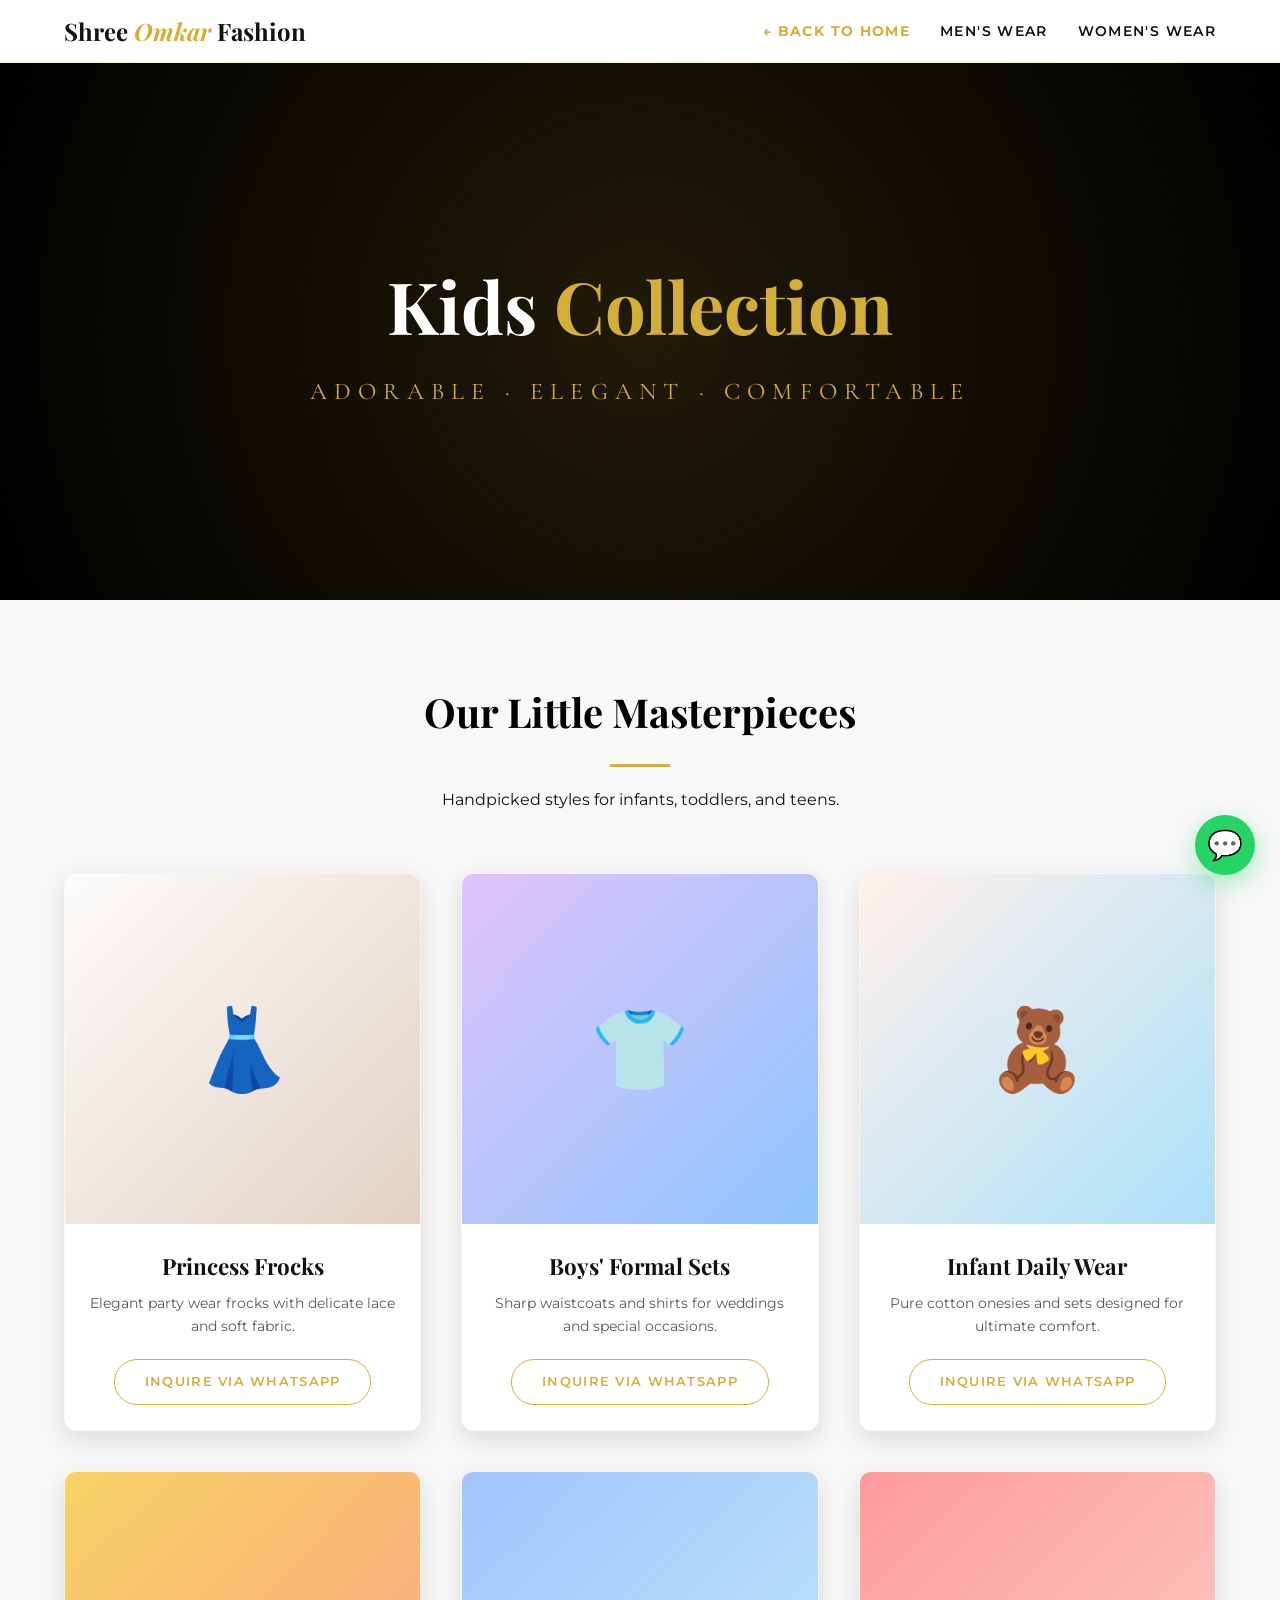
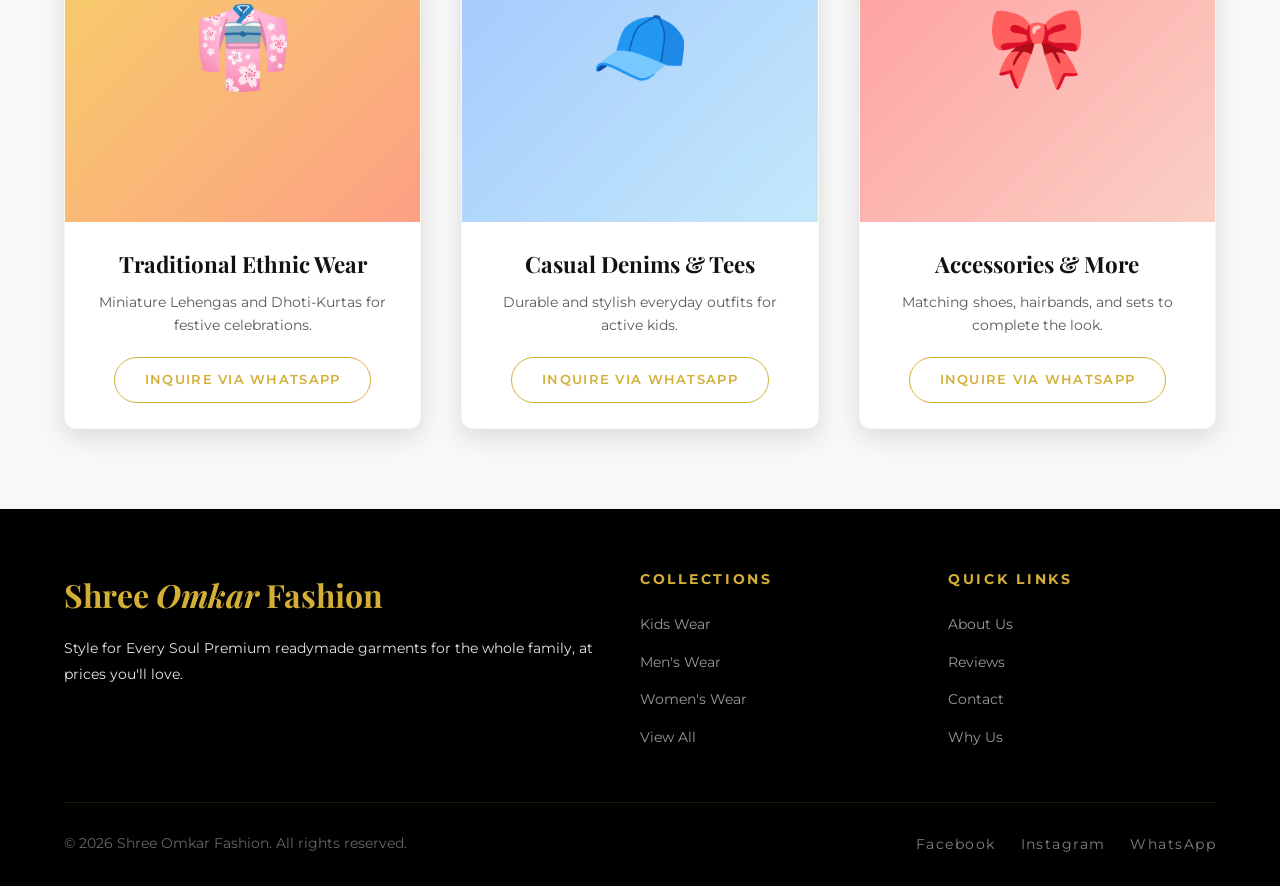
==== kids.html @ 530594c1 "expand to multi-page layout with dedicated collection pages and synchronized premium foote" ====
<!DOCTYPE html>
<html lang="en">

<head>
    <meta charset="UTF-8">
    <meta name="viewport" content="width=device-width, initial-scale=1.0, maximum-scale=1.0, user-scalable=yes">
    <title>Kids Wear – Shree Omkar Fashion</title>
    <link rel="preconnect" href="https://fonts.googleapis.com">
    <link rel="preconnect" href="https://fonts.gstatic.com" crossorigin>
    <link
        href="https://fonts.googleapis.com/css2?family=Cormorant+Garamond:wght@300;400;500;600;700&family=Montserrat:wght@300;400;500;600;700&family=Playfair+Display:ital,wght@0,400;0,700;0,900;1,400&display=swap"
        rel="stylesheet">
    <!-- Reusing style tokens from index.html -->
    <style>
        :root {
            --black-primary: #000000;
            --black-soft: #121212;
            --white-pure: #FFFFFF;
            --white-soft: #F8F8F8;
            --gold-classic: #D4AF37;
            --gold-dark: #B8962E;
            --gold-light: #E8C96A;
            --text-dark: #121212;
            --text-dark-muted: rgba(18, 18, 18, 0.7);
            --text-light-muted: rgba(255, 255, 255, 0.9);
            --shadow-md: 0 8px 24px rgba(0, 0, 0, 0.12);
            --shadow-gold: 0 8px 30px rgba(212, 175, 55, 0.2);
            --ease-premium: cubic-bezier(0.4, 0, 0.2, 1);
        }

        *, *::before, *::after { margin: 0; padding: 0; box-sizing: border-box; }
        body { background: var(--white-soft); color: var(--text-dark); font-family: 'Montserrat', sans-serif; overflow-x: hidden; line-height: 1.6; }
        a { text-decoration: none; color: inherit; }

        /* HEADER */
        nav { position: fixed; top: 0; width: 100%; z-index: 1000; background: rgba(255, 255, 255, 0.98); backdrop-filter: blur(20px); border-bottom: 1px solid rgba(212, 175, 55, 0.2); padding: 12px 0; }
        .nav-container { display: flex; align-items: center; justify-content: space-between; padding: 0 5%; }
        .nav-logo { font-family: 'Playfair Display', serif; font-size: 1.5rem; font-weight: 700; }
        .nav-logo span { color: var(--gold-classic); font-style: italic; }
        .nav-links { list-style: none; display: flex; gap: 30px; }
        .nav-links a { font-size: 0.85rem; text-transform: uppercase; font-weight: 600; letter-spacing: 0.1em; transition: 0.3s; }
        .nav-links a:hover { color: var(--gold-classic); }
        .back-home { color: var(--gold-classic) !important; font-weight: 700 !important; }

        /* HERO */
        .page-hero { height: 60vh; background: var(--black-primary); position: relative; display: flex; align-items: center; justify-content: center; text-align: center; color: var(--white-pure); margin-top: 60px; overflow: hidden; }
        .hero-overlay { position: absolute; inset: 0; background: radial-gradient(circle at center, rgba(212,175,55,0.15), transparent); }
        .hero-title { font-family: 'Playfair Display', serif; font-size: clamp(2.5rem, 8vw, 4.5rem); position: relative; z-index: 2; margin-bottom: 10px; }
        .hero-subtitle { font-family: 'Cormorant Garamond', serif; font-size: 1.5rem; letter-spacing: 0.3em; text-transform: uppercase; color: var(--gold-classic); position: relative; z-index: 2; }

        /* GALLERY */
        .product-section { padding: 80px 5%; max-width: 1400px; margin: 0 auto; }
        .section-header { text-align: center; margin-bottom: 60px; }
        .section-header h2 { font-family: 'Playfair Display', serif; font-size: 2.5rem; color: var(--black-primary); }
        .divider { width: 60px; height: 3px; background: var(--gold-classic); margin: 20px auto; }

        .product-grid { display: grid; grid-template-columns: repeat(auto-fill, minmax(300px, 1fr)); gap: 40px; }
        .product-card { background: var(--white-pure); border-radius: 12px; overflow: hidden; box-shadow: var(--shadow-md); transition: 0.4s; border: 1px solid rgba(212,175,55,0.1); }
        .product-card:hover { transform: translateY(-10px); box-shadow: var(--shadow-gold); border-color: var(--gold-classic); }
        .product-img { height: 350px; background: #EEE; display: flex; align-items: center; justify-content: center; font-size: 5rem; transition: 0.6s; }
        .product-card:hover .product-img { transform: scale(1.05); }
        .product-info { padding: 25px; text-align: center; }
        .product-name { font-family: 'Playfair Display', serif; font-size: 1.4rem; margin-bottom: 8px; }
        .product-desc { font-size: 0.9rem; color: var(--text-dark-muted); margin-bottom: 20px; }
        .inquiry-btn { display: inline-block; padding: 12px 30px; border: 1.5px solid var(--gold-classic); color: var(--gold-classic); font-weight: 600; text-transform: uppercase; font-size: 0.8rem; letter-spacing: 0.1em; border-radius: 50px; transition: 0.3s; }
        .inquiry-btn:hover { background: var(--gold-classic); color: var(--black-primary); }

        /* ── FOOTER ── */
        footer {
            background: var(--black-primary);
            padding: 60px 5% 30px;
        }

        .footer-top {
            display: grid;
            grid-template-columns: 1fr;
            gap: 40px;
            max-width: 1200px;
            margin: 0 auto 40px;
        }

        @media (min-width: 768px) {
            .footer-top {
                grid-template-columns: 2fr 1fr 1fr;
            }
        }

        .footer-brand .nav-logo {
            font-size: 2rem;
            color: var(--gold-classic);
            margin-bottom: 15px;
        }

        .footer-brand p {
            color: var(--text-light-muted);
            font-size: 0.9rem;
            line-height: 1.8;
        }

        .footer-links h4 {
            color: var(--gold-classic);
            font-size: 0.85rem;
            letter-spacing: 0.2em;
            text-transform: uppercase;
            margin-bottom: 20px;
        }

        .footer-links ul {
            list-style: none;
        }

        .footer-links li {
            margin-bottom: 12px;
        }

        .footer-links a {
            color: rgba(255, 255, 255, 0.6);
            text-decoration: none;
            font-size: 0.9rem;
            transition: color 0.3s;
        }

        .footer-links a:hover {
            color: var(--gold-classic);
        }

        .footer-bottom {
            border-top: 1px solid rgba(212, 175, 55, 0.15);
            padding-top: 30px;
            display: flex;
            flex-direction: column;
            align-items: center;
            gap: 20px;
            max-width: 1200px;
            margin: 0 auto;
        }

        @media (min-width: 768px) {
            .footer-bottom {
                flex-direction: row;
                justify-content: space-between;
            }
        }

            .footer-bottom p {
            font-size: 0.85rem;
            color: rgba(255, 255, 255, 0.4);
        }

        .social-links {
            display: flex;
            gap: 25px;
        }

        .social-links a {
            color: rgba(255, 255, 255, 0.5);
            text-decoration: none;
            font-size: 0.9rem;
            letter-spacing: 0.1em;
            transition: color 0.3s;
        }

        .social-links a:hover {
            color: var(--gold-classic);
        }

        /* ── WHATSAPP FLOAT ── */
        .whatsapp-float {
            position: fixed;
            bottom: 25px;
            right: 25px;
            z-index: 500;
            background: #25D366;
            color: white;
            width: 60px;
            height: 60px;
            border-radius: 50%;
            display: flex;
            align-items: center;
            justify-content: center;
            font-size: 1.8rem;
            box-shadow: 0 8px 25px rgba(37, 211, 102, 0.4);
            text-decoration: none;
            transition: transform 0.3s;
        }

        .whatsapp-float:hover {
            transform: scale(1.1);
        }

        /* ── BACK TO TOP BUTTON ── */
        .back-to-top {
            position: fixed;
            bottom: 100px;
            right: 25px;
            z-index: 400;
            background: var(--gold-classic);
            color: var(--black-primary);
            width: 50px;
            height: 50px;
            border-radius: 50%;
            display: flex;
            align-items: center;
            justify-content: center;
            font-size: 1.5rem;
            cursor: pointer;
            opacity: 0;
            visibility: hidden;
            transition: all 0.3s;
            box-shadow: var(--shadow-gold);
        }

        .back-to-top.visible {
            opacity: 1;
            visibility: visible;
        }

        .back-to-top:hover {
            transform: translateY(-5px);
            background: var(--gold-dark);
        }

        /* ANIMATIONS */
        .reveal { opacity: 0; transform: translateY(30px); transition: 0.8s var(--ease-premium); }
        .reveal.visible { opacity: 1; transform: translateY(0); }

        @media (max-width: 768px) {
            .nav-links { display: none; }
            .hero-title { font-size: 2.5rem; }
        }
    </style>
</head>

<body>
    <nav>
        <div class="nav-container">
            <div class="nav-logo">Shree <span>Omkar</span> Fashion</div>
            <ul class="nav-links">
                <li><a href="index.html" class="back-home">← Back to Home</a></li>
                <li><a href="mens.html">Men's Wear</a></li>
                <li><a href="womens.html">Women's Wear</a></li>
            </ul>
        </div>
    </nav>

    <section class="page-hero">
        <div class="hero-overlay"></div>
        <div class="hero-content">
            <h1 class="hero-title">Kids <span style="color: var(--gold-classic);">Collection</span></h1>
            <p class="hero-subtitle">Adorable · Elegant · Comfortable</p>
        </div>
    </section>

    <section class="product-section">
        <div class="section-header reveal">
            <h2>Our Little Masterpieces</h2>
            <div class="divider"></div>
            <p>Handpicked styles for infants, toddlers, and teens.</p>
        </div>

        <div class="product-grid">
            <!-- Product 1 -->
            <div class="product-card reveal">
                <div class="product-img" style="background: linear-gradient(135deg, #FDFCFB 0%, #E2D1C3 100%);">👗</div>
                <div class="product-info">
                    <h3 class="product-name">Princess Frocks</h3>
                    <p class="product-desc">Elegant party wear frocks with delicate lace and soft fabric.</p>
                    <a href="https://wa.me/918359970016?text=Hi, I am interested in your Princess Frocks from the Kids Collection." class="inquiry-btn" target="_blank">Inquire via WhatsApp</a>
                </div>
            </div>

            <!-- Product 2 -->
            <div class="product-card reveal">
                <div class="product-img" style="background: linear-gradient(135deg, #E0C3FC 0%, #8EC5FC 100%);">👕</div>
                <div class="product-info">
                    <h3 class="product-name">Boys' Formal Sets</h3>
                    <p class="product-desc">Sharp waistcoats and shirts for weddings and special occasions.</p>
                    <a href="https://wa.me/918359970016?text=Hi, I am interested in your Boys Formal Sets from the Kids Collection." class="inquiry-btn" target="_blank">Inquire via WhatsApp</a>
                </div>
            </div>

            <!-- Product 3 -->
            <div class="product-card reveal">
                <div class="product-img" style="background: linear-gradient(135deg, #FFF1EB 0%, #ACE0F9 100%);">🧸</div>
                <div class="product-info">
                    <h3 class="product-name">Infant Daily Wear</h3>
                    <p class="product-desc">Pure cotton onesies and sets designed for ultimate comfort.</p>
                    <a href="https://wa.me/918359970016?text=Hi, I am interested in your Infant Daily Wear from the Kids Collection." class="inquiry-btn" target="_blank">Inquire via WhatsApp</a>
                </div>
            </div>

            <!-- Product 4 -->
            <div class="product-card reveal">
                <div class="product-img" style="background: linear-gradient(135deg, #F6D365 0%, #FDA085 100%);">👘</div>
                <div class="product-info">
                    <h3 class="product-name">Traditional Ethnic Wear</h3>
                    <p class="product-desc">Miniature Lehengas and Dhoti-Kurtas for festive celebrations.</p>
                    <a href="https://wa.me/918359970016?text=Hi, I am interested in your Traditional ethnic wear from the Kids Collection." class="inquiry-btn" target="_blank">Inquire via WhatsApp</a>
                </div>
            </div>
            
            <!-- Product 5 -->
            <div class="product-card reveal">
                <div class="product-img" style="background: linear-gradient(135deg, #A1C4FD 0%, #C2E9FB 100%);">🧢</div>
                <div class="product-info">
                    <h3 class="product-name">Casual Denims & Tees</h3>
                    <p class="product-desc">Durable and stylish everyday outfits for active kids.</p>
                    <a href="https://wa.me/918359970016?text=Hi, I am interested in your Casual Denims from the Kids Collection." class="inquiry-btn" target="_blank">Inquire via WhatsApp</a>
                </div>
            </div>

            <!-- Product 6 -->
            <div class="product-card reveal">
                <div class="product-img" style="background: linear-gradient(135deg, #FF9A9E 0%, #FAD0C4 100%);">🎀</div>
                <div class="product-info">
                    <h3 class="product-name">Accessories & More</h3>
                    <p class="product-desc">Matching shoes, hairbands, and sets to complete the look.</p>
                    <a href="https://wa.me/918359970016?text=Hi, I am interested in your Accessories from the Kids Collection." class="inquiry-btn" target="_blank">Inquire via WhatsApp</a>
                </div>
            </div>
        </div>
    </section>

    <footer>
        <div class="footer-top">
            <div class="footer-brand">
                <div class="nav-logo">Shree <span>Omkar</span> Fashion</div>
                <p>Style for Every Soul Premium readymade garments for the whole family, at prices you'll love.</p>
            </div>

            <div class="footer-links">
                <h4>Collections</h4>
                <ul>
                    <li><a href="kids.html">Kids Wear</a></li>
                    <li><a href="mens.html">Men's Wear</a></li>
                    <li><a href="womens.html">Women's Wear</a></li>
                    <li><a href="index.html#categories">View All</a></li>
                </ul>
            </div>

            <div class="footer-links">
                <h4>Quick Links</h4>
                <ul>
                    <li><a href="index.html#about">About Us</a></li>
                    <li><a href="index.html#testimonials">Reviews</a></li>
                    <li><a href="index.html#contact">Contact</a></li>
                    <li><a href="index.html#features">Why Us</a></li>
                </ul>
            </div>
        </div>

        <div class="footer-bottom">
            <p>© 2026 Shree Omkar Fashion. All rights reserved.</p>
            <div class="social-links">
                <a href="#">Facebook</a>
                <a href="#">Instagram</a>
                <a href="#">WhatsApp</a>
            </div>
        </div>
    </footer>

    <!-- WHATSAPP FLOAT -->
    <a class="whatsapp-float" href="https://wa.me/918359970016" target="_blank" title="Chat on WhatsApp"
        aria-label="Chat on WhatsApp">💬</a>

    <!-- BACK TO TOP -->
    <div class="back-to-top" id="backToTop" onclick="window.scrollTo({top:0, behavior:'smooth'})">↑</div>

    <script>
        document.addEventListener('DOMContentLoaded', function () {
            const observer = new IntersectionObserver((entries) => {
                entries.forEach((entry) => {
                    if (entry.isIntersecting) entry.target.classList.add('visible');
                });
            }, { threshold: 0.1 });
            document.querySelectorAll('.reveal').forEach(el => observer.observe(el));

            // BACK TO TOP
            const backToTop = document.getElementById('backToTop');
            window.addEventListener('scroll', () => {
                if (backToTop) {
                    backToTop.classList.toggle('visible', window.scrollY > 300);
                }
            });
        });
    </script>
</body>
</html>
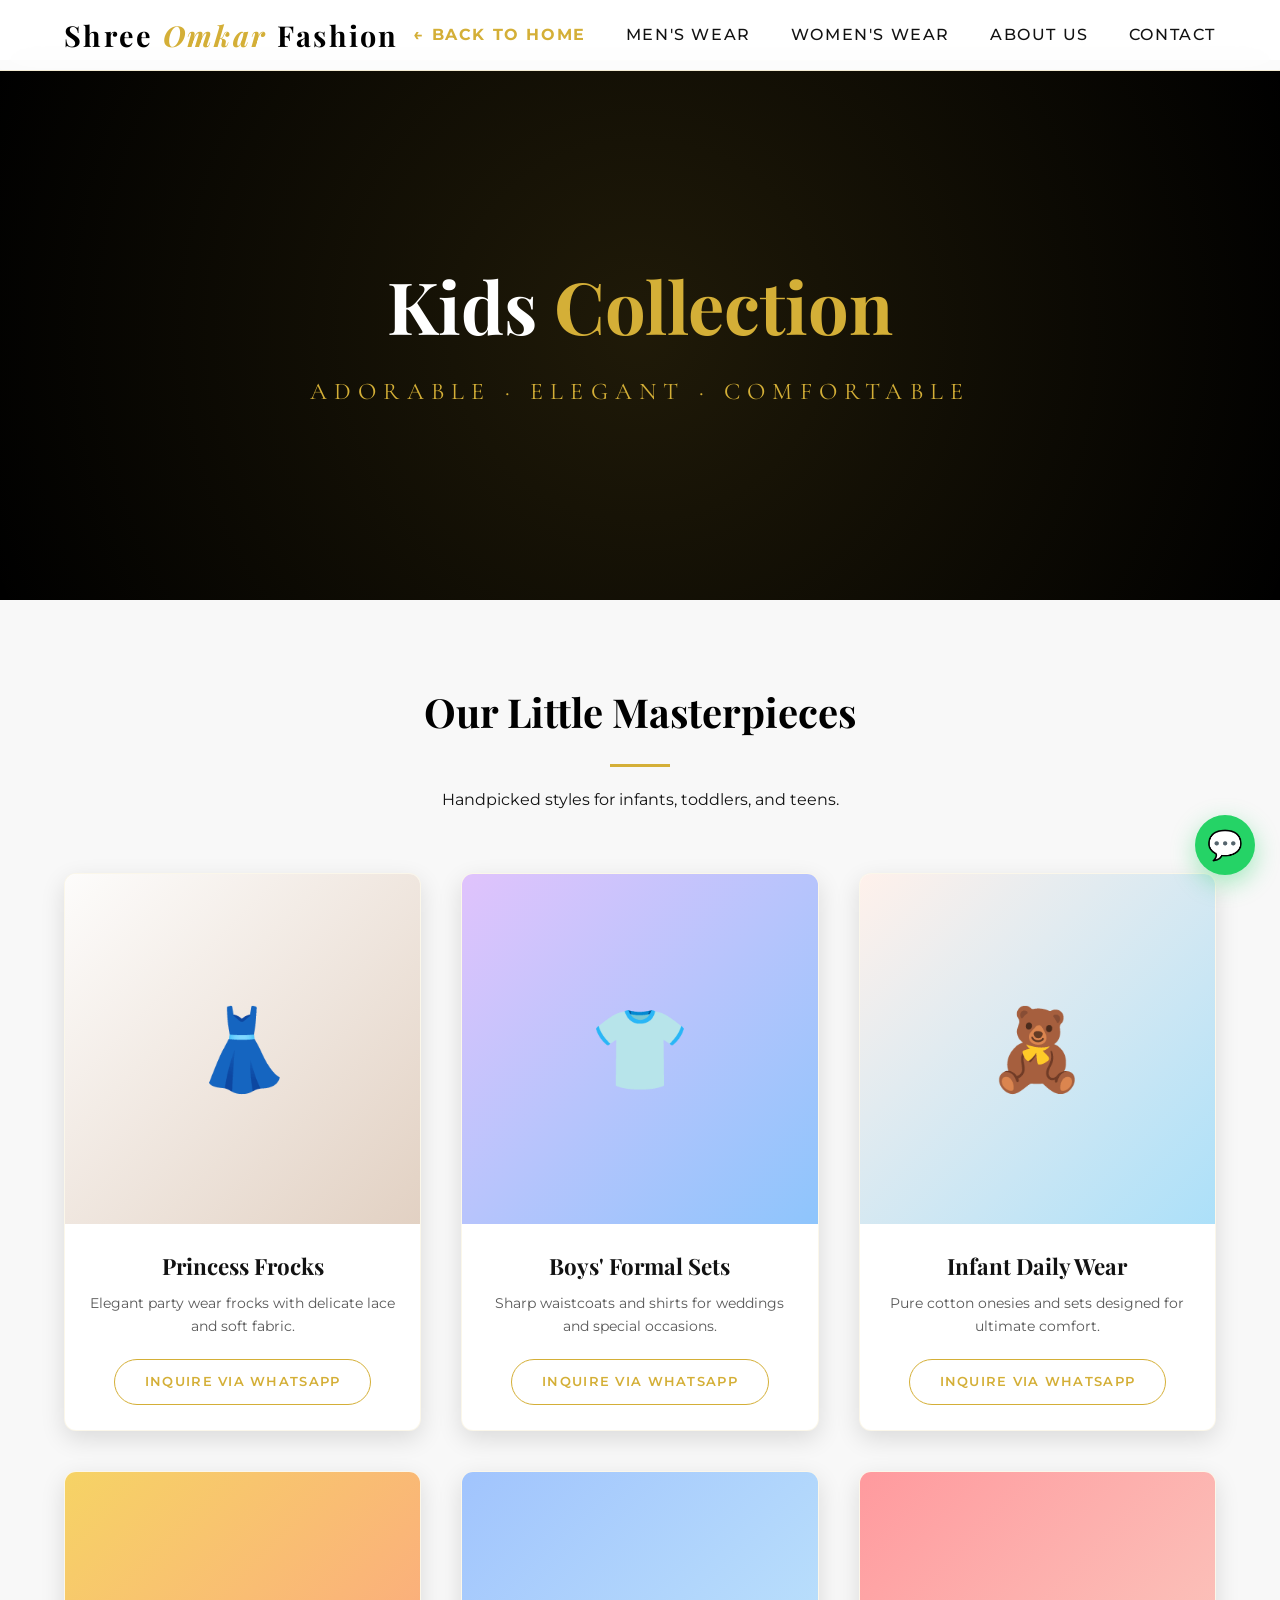
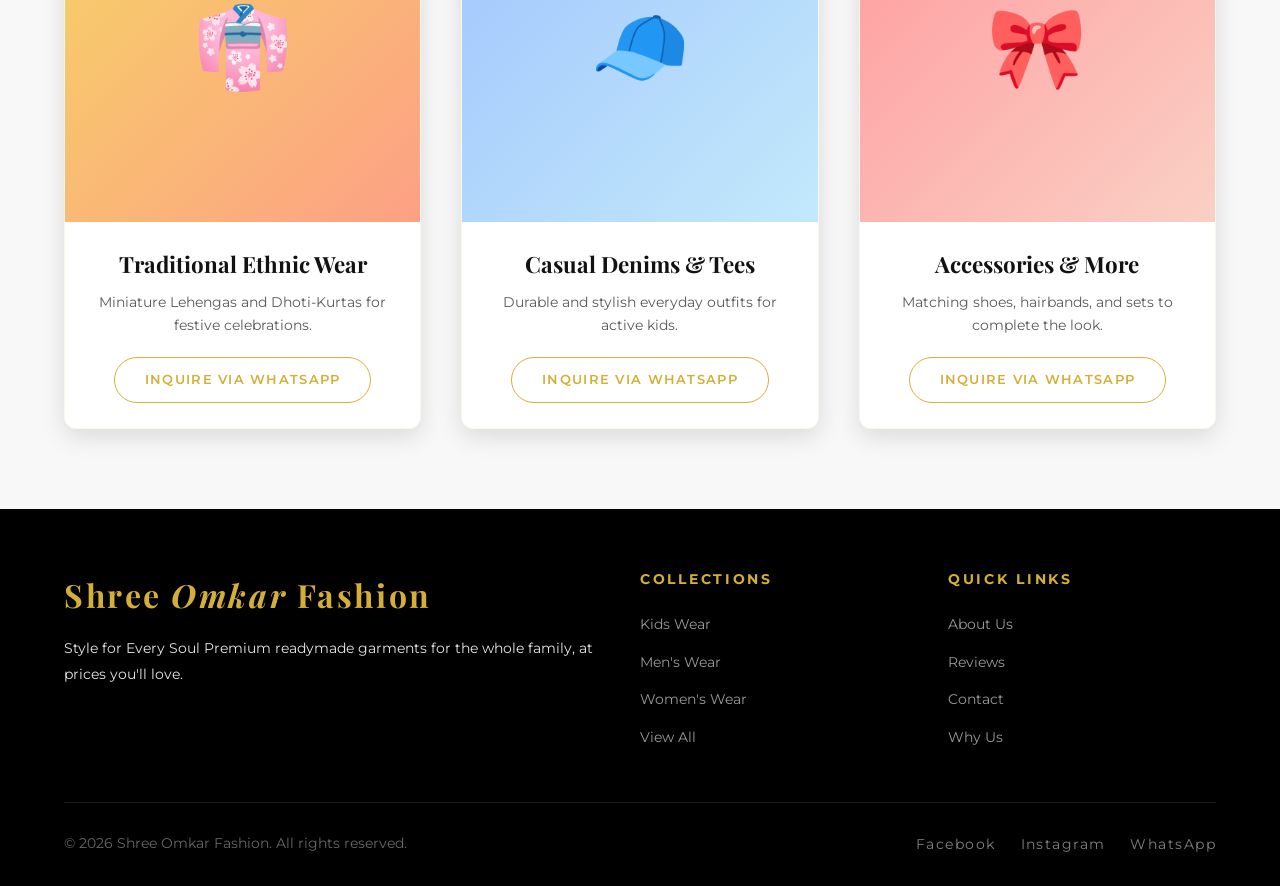
==== commit 94a25873: "feat: synchronize design system and fix mobile navigation - Synchronized header, footer, and navigat" ====
--- a/kids.html
+++ b/kids.html
@@ -13,34 +13,170 @@
     <!-- Reusing style tokens from index.html -->
     <style>
         :root {
+            /* Black Primary */
             --black-primary: #000000;
             --black-soft: #121212;
+            --black-rich: #0A0A0A;
+            --black-warm: #1A1818;
+            --black-light: #2A2A2A;
+
+            /* White Base */
             --white-pure: #FFFFFF;
             --white-soft: #F8F8F8;
+            --white-warm: #F5F5F5;
+            --white-cream: #FAFAFA;
+
+            /* Gold Accent */
             --gold-classic: #D4AF37;
+            --gold-soft: #C9A14A;
             --gold-dark: #B8962E;
             --gold-light: #E8C96A;
+            --gold-muted: #A8882C;
+
+            /* Text Colors */
+            --text-light: #FFFFFF;
+            --text-light-muted: rgba(255, 255, 255, 0.9);
             --text-dark: #121212;
             --text-dark-muted: rgba(18, 18, 18, 0.7);
-            --text-light-muted: rgba(255, 255, 255, 0.9);
+            --text-gold: #D4AF37;
+
+            /* Shadows & Effects */
+            --shadow-sm: 0 2px 8px rgba(0, 0, 0, 0.08);
             --shadow-md: 0 8px 24px rgba(0, 0, 0, 0.12);
+            --shadow-lg: 0 16px 40px rgba(0, 0, 0, 0.16);
+            --shadow-xl: 0 24px 60px rgba(0, 0, 0, 0.2);
             --shadow-gold: 0 8px 30px rgba(212, 175, 55, 0.2);
+            --shadow-gold-lg: 0 16px 50px rgba(212, 175, 55, 0.25);
+
+            /* Animation */
             --ease-premium: cubic-bezier(0.4, 0, 0.2, 1);
+            --ease-bounce: cubic-bezier(0.34, 1.56, 0.64, 1);
         }
 
         *, *::before, *::after { margin: 0; padding: 0; box-sizing: border-box; }
         body { background: var(--white-soft); color: var(--text-dark); font-family: 'Montserrat', sans-serif; overflow-x: hidden; line-height: 1.6; }
         a { text-decoration: none; color: inherit; }
 
-        /* HEADER */
-        nav { position: fixed; top: 0; width: 100%; z-index: 1000; background: rgba(255, 255, 255, 0.98); backdrop-filter: blur(20px); border-bottom: 1px solid rgba(212, 175, 55, 0.2); padding: 12px 0; }
-        .nav-container { display: flex; align-items: center; justify-content: space-between; padding: 0 5%; }
-        .nav-logo { font-family: 'Playfair Display', serif; font-size: 1.5rem; font-weight: 700; }
-        .nav-logo span { color: var(--gold-classic); font-style: italic; }
-        .nav-links { list-style: none; display: flex; gap: 30px; }
-        .nav-links a { font-size: 0.85rem; text-transform: uppercase; font-weight: 600; letter-spacing: 0.1em; transition: 0.3s; }
+        /* ── MOBILE-FIRST NAVIGATION ── */
+        nav {
+            position: fixed;
+            top: 0;
+            width: 100%;
+            z-index: 1000;
+            background: rgba(255, 255, 255, 0.98);
+            backdrop-filter: blur(20px);
+            border-bottom: 1px solid rgba(212, 175, 55, 0.2);
+            padding: 12px 0;
+            transition: transform 0.6s var(--ease-premium);
+        }
+
+        .nav-container {
+            display: flex;
+            align-items: center;
+            justify-content: space-between;
+            padding: 0 5%;
+        }
+
+        .nav-logo {
+            font-family: 'Playfair Display', serif;
+            font-size: clamp(1.2rem, 4vw, 1.8rem);
+            color: var(--black-primary);
+            letter-spacing: 0.08em;
+            font-weight: 700;
+        }
+
+        .nav-logo span {
+            color: var(--gold-classic);
+            font-style: italic;
+        }
+
+        /* Mobile Menu Button */
+        .mobile-menu-btn {
+            display: block;
+            width: 30px;
+            height: 24px;
+            position: relative;
+            cursor: pointer;
+            z-index: 1001;
+        }
+
+        .mobile-menu-btn span {
+            display: block;
+            width: 100%;
+            height: 2px;
+            background: var(--black-primary);
+            position: absolute;
+            transition: all 0.3s var(--ease-premium);
+        }
+
+        .mobile-menu-btn span:nth-child(1) { top: 0; }
+        .mobile-menu-btn span:nth-child(2) { top: 50%; transform: translateY(-50%); }
+        .mobile-menu-btn span:nth-child(3) { bottom: 0; }
+
+        .mobile-menu-btn.active span:nth-child(1) { transform: rotate(45deg) translate(6px, 6px); }
+        .mobile-menu-btn.active span:nth-child(2) { opacity: 0; }
+        .mobile-menu-btn.active span:nth-child(3) { transform: rotate(-45deg) translate(6px, -6px); }
+
+        .nav-links {
+            position: fixed;
+            top: 0;
+            right: -100%;
+            width: min(300px, 80%);
+            height: 100vh;
+            background: var(--white-pure);
+            padding: 80px 30px 30px;
+            list-style: none;
+            transition: right 0.4s var(--ease-premium);
+            box-shadow: -5px 0 30px rgba(0, 0, 0, 0.1);
+            z-index: 999;
+        }
+
+        .nav-links.active { right: 0; }
+        .nav-links li { margin-bottom: 30px; }
+
+        .nav-links a {
+            font-size: 1rem;
+            letter-spacing: 0.1em;
+            text-transform: uppercase;
+            color: var(--text-dark);
+            text-decoration: none;
+            font-weight: 500;
+            transition: color 0.3s;
+            display: block;
+            padding: 8px 0;
+        }
+
         .nav-links a:hover { color: var(--gold-classic); }
         .back-home { color: var(--gold-classic) !important; font-weight: 700 !important; }
+
+        .nav-overlay {
+            position: fixed;
+            inset: 0;
+            background: rgba(0, 0, 0, 0.5);
+            z-index: 998;
+            opacity: 0;
+            visibility: hidden;
+            transition: all 0.3s;
+        }
+
+        .nav-overlay.active { opacity: 1; visibility: visible; }
+
+        @media (min-width: 1024px) {
+            .mobile-menu-btn { display: none; }
+            .nav-overlay { display: none; }
+            .nav-links {
+                position: static;
+                width: auto;
+                height: auto;
+                background: transparent;
+                padding: 0;
+                display: flex;
+                gap: 40px;
+                box-shadow: none;
+                transition: none;
+            }
+            .nav-links li { margin-bottom: 0; }
+        }
 
         /* HERO */
         .page-hero { height: 60vh; background: var(--black-primary); position: relative; display: flex; align-items: center; justify-content: center; text-align: center; color: var(--white-pure); margin-top: 60px; overflow: hidden; }
@@ -225,23 +361,32 @@
         .reveal.visible { opacity: 1; transform: translateY(0); }
 
         @media (max-width: 768px) {
-            .nav-links { display: none; }
             .hero-title { font-size: 2.5rem; }
         }
     </style>
 </head>
 
 <body>
-    <nav>
+    <nav id="navbar" class="visible">
         <div class="nav-container">
-            <div class="nav-logo">Shree <span>Omkar</span> Fashion</div>
-            <ul class="nav-links">
+            <a href="index.html" class="nav-logo">Shree <span>Omkar</span> Fashion</a>
+            
+            <div class="mobile-menu-btn" id="mobileMenuBtn">
+                <span></span>
+                <span></span>
+                <span></span>
+            </div>
+
+            <ul class="nav-links" id="navLinks">
                 <li><a href="index.html" class="back-home">← Back to Home</a></li>
                 <li><a href="mens.html">Men's Wear</a></li>
                 <li><a href="womens.html">Women's Wear</a></li>
+                <li><a href="index.html#about">About Us</a></li>
+                <li><a href="index.html#contact">Contact</a></li>
             </ul>
         </div>
     </nav>
+    <div class="nav-overlay" id="navOverlay"></div>
 
     <section class="page-hero">
         <div class="hero-overlay"></div>
@@ -368,14 +513,41 @@
 
     <script>
         document.addEventListener('DOMContentLoaded', function () {
+            // ── MOBILE MENU ──
+            const menuBtn = document.getElementById('mobileMenuBtn');
+            const navLinks = document.getElementById('navLinks');
+            const navOverlay = document.getElementById('navOverlay');
+
+            function toggleMenu() {
+                menuBtn.classList.toggle('active');
+                navLinks.classList.toggle('active');
+                navOverlay.classList.toggle('active');
+                document.body.style.overflow = navLinks.classList.contains('active') ? 'hidden' : '';
+            }
+
+            if (menuBtn) menuBtn.addEventListener('click', toggleMenu);
+            if (navOverlay) navOverlay.addEventListener('click', toggleMenu);
+
+            document.querySelectorAll('.nav-links a').forEach(link => {
+                link.addEventListener('click', () => {
+                    if (navLinks.classList.contains('active')) {
+                        toggleMenu();
+                    }
+                });
+            });
+
+            // ── SCROLL REVEAL ──
             const observer = new IntersectionObserver((entries) => {
-                entries.forEach((entry) => {
-                    if (entry.isIntersecting) entry.target.classList.add('visible');
+                entries.forEach((entry, index) => {
+                    if (entry.isIntersecting) {
+                        setTimeout(() => entry.target.classList.add('visible'), index * 50);
+                    }
                 });
-            }, { threshold: 0.1 });
+            }, { threshold: 0.15 });
+
             document.querySelectorAll('.reveal').forEach(el => observer.observe(el));
 
-            // BACK TO TOP
+            // ── BACK TO TOP ──
             const backToTop = document.getElementById('backToTop');
             window.addEventListener('scroll', () => {
                 if (backToTop) {
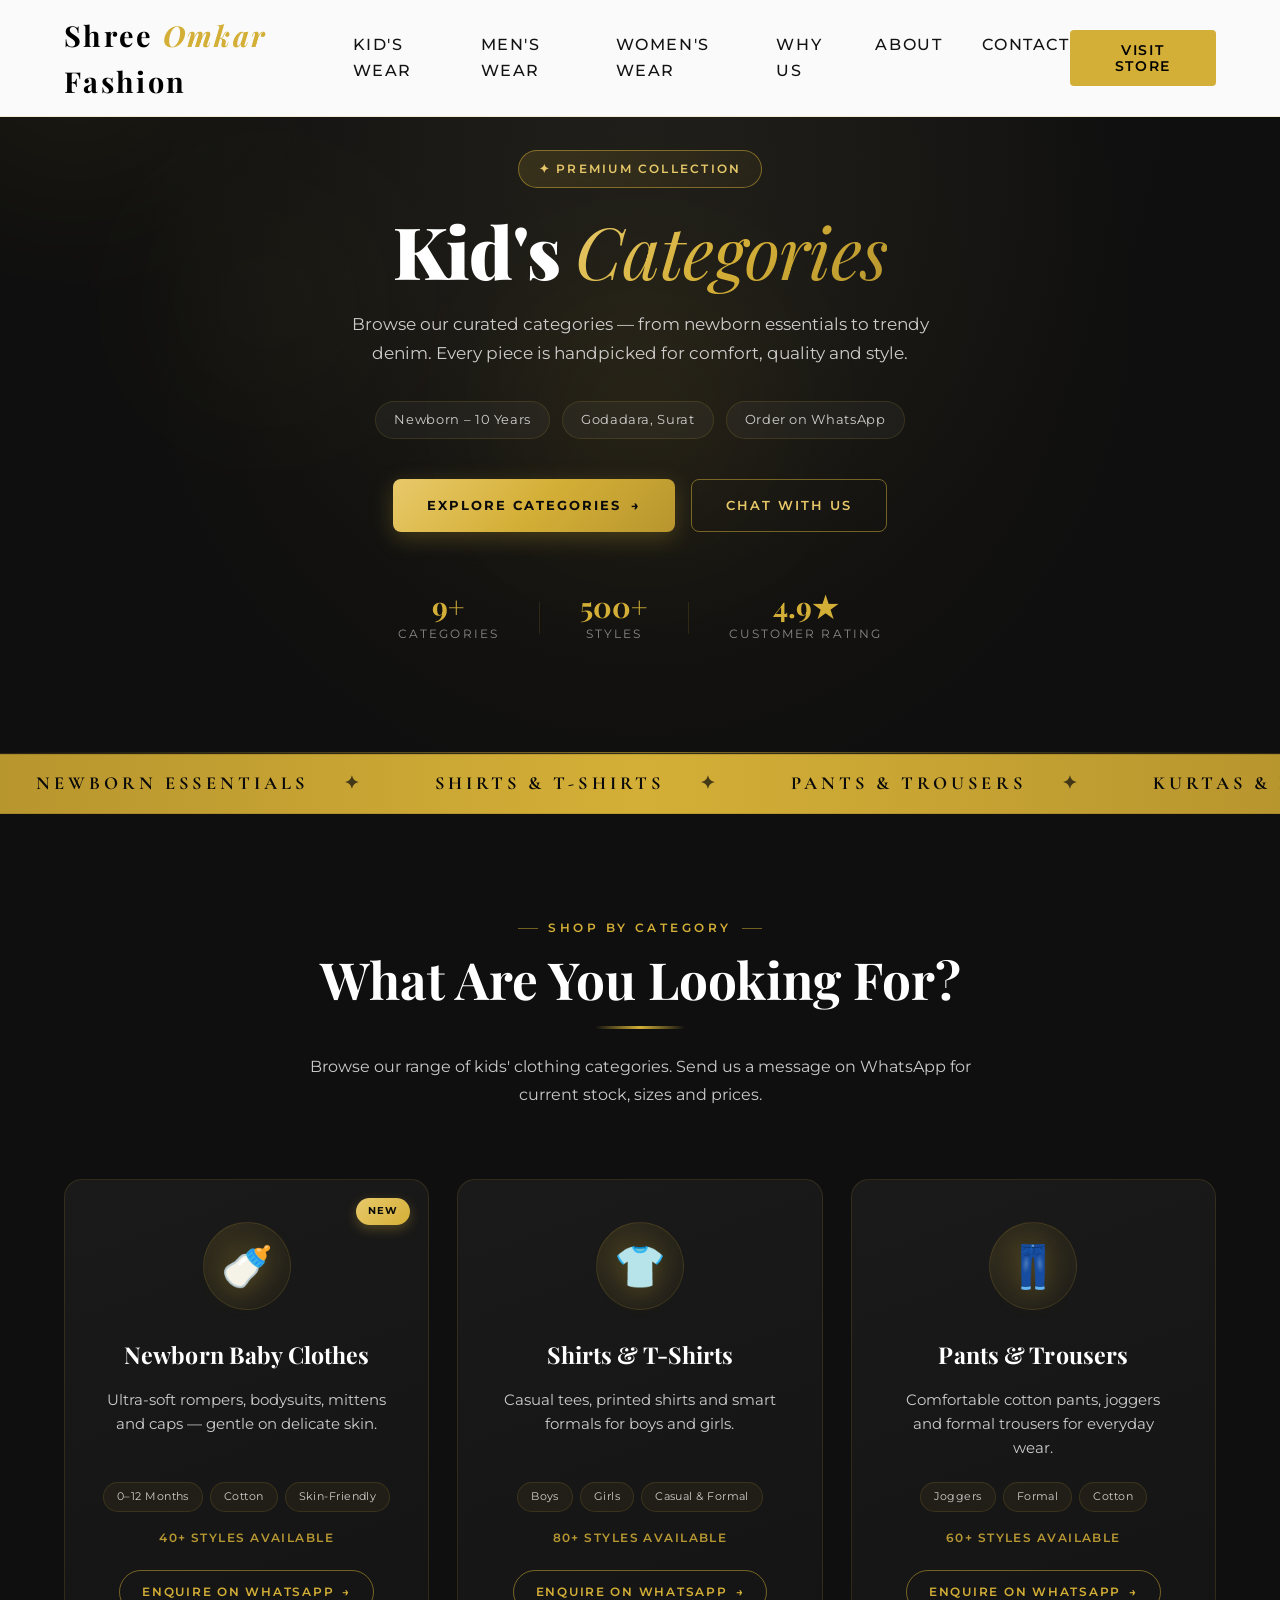
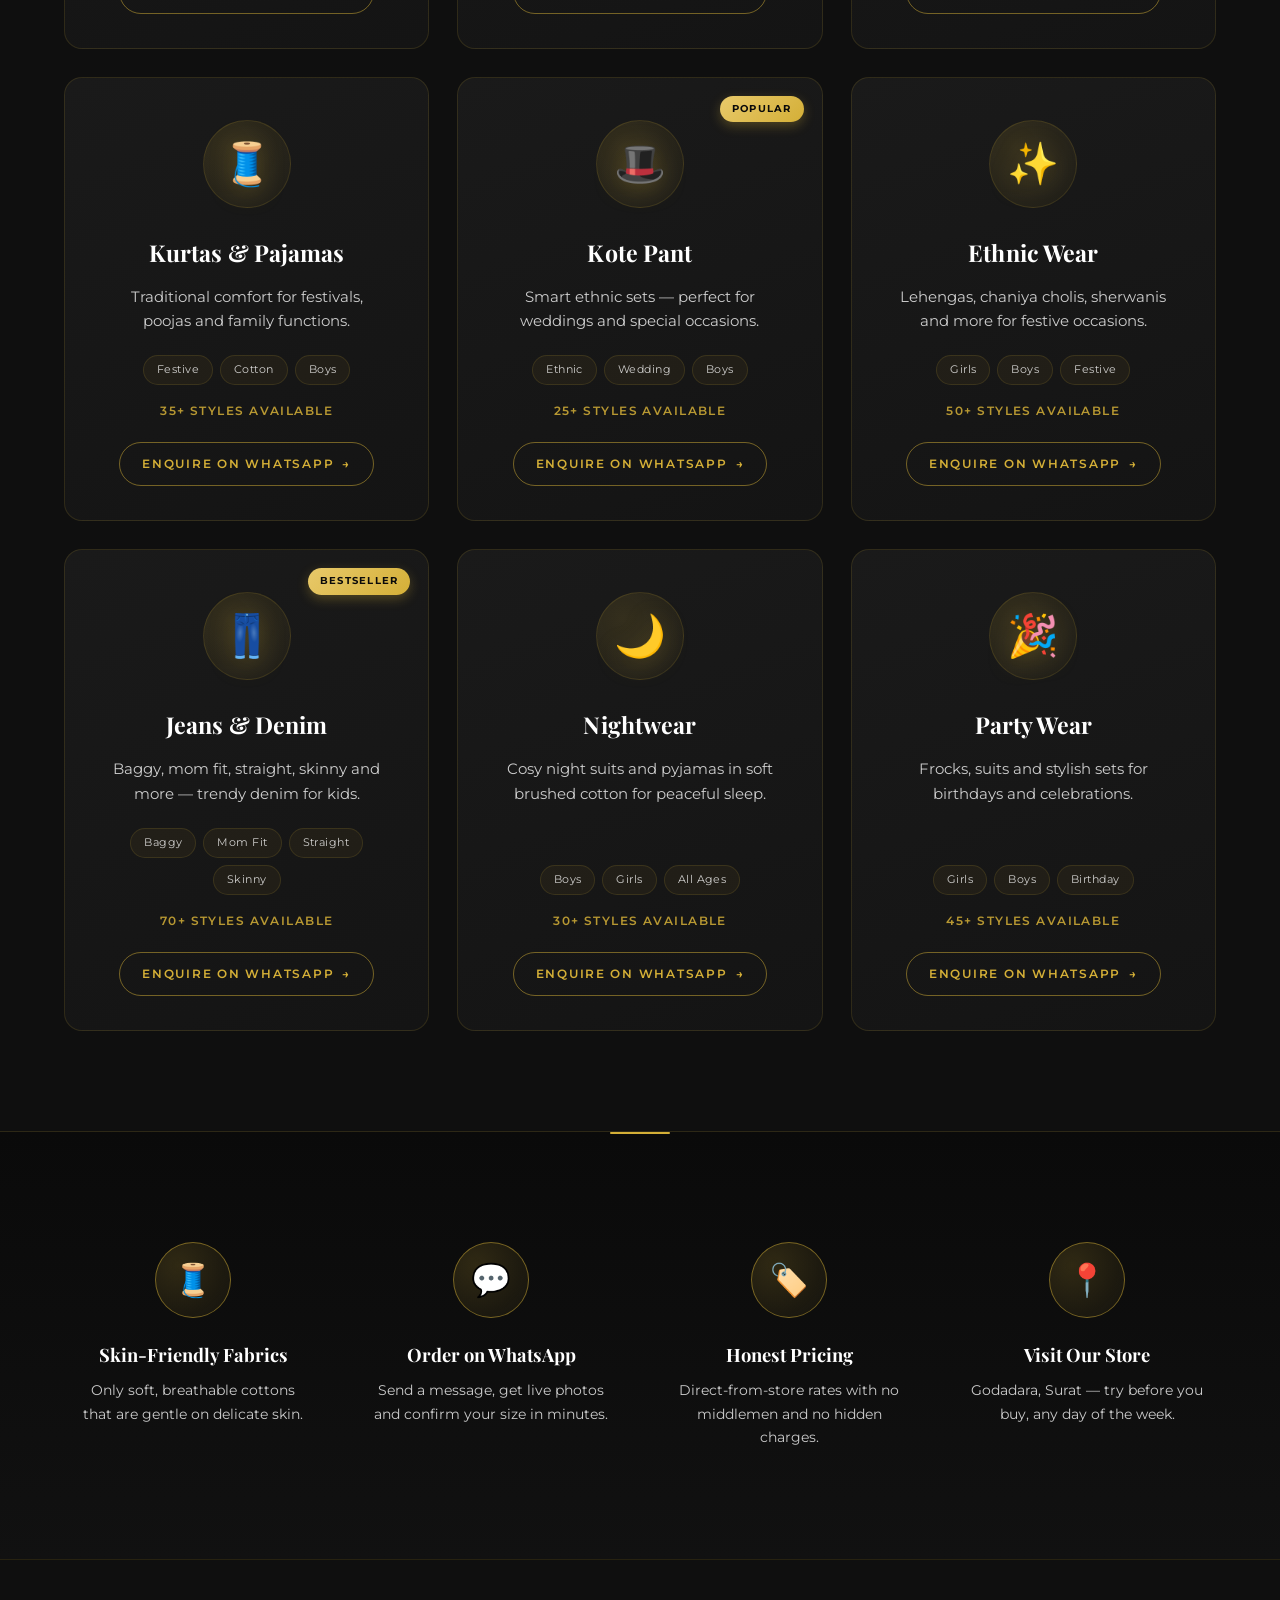
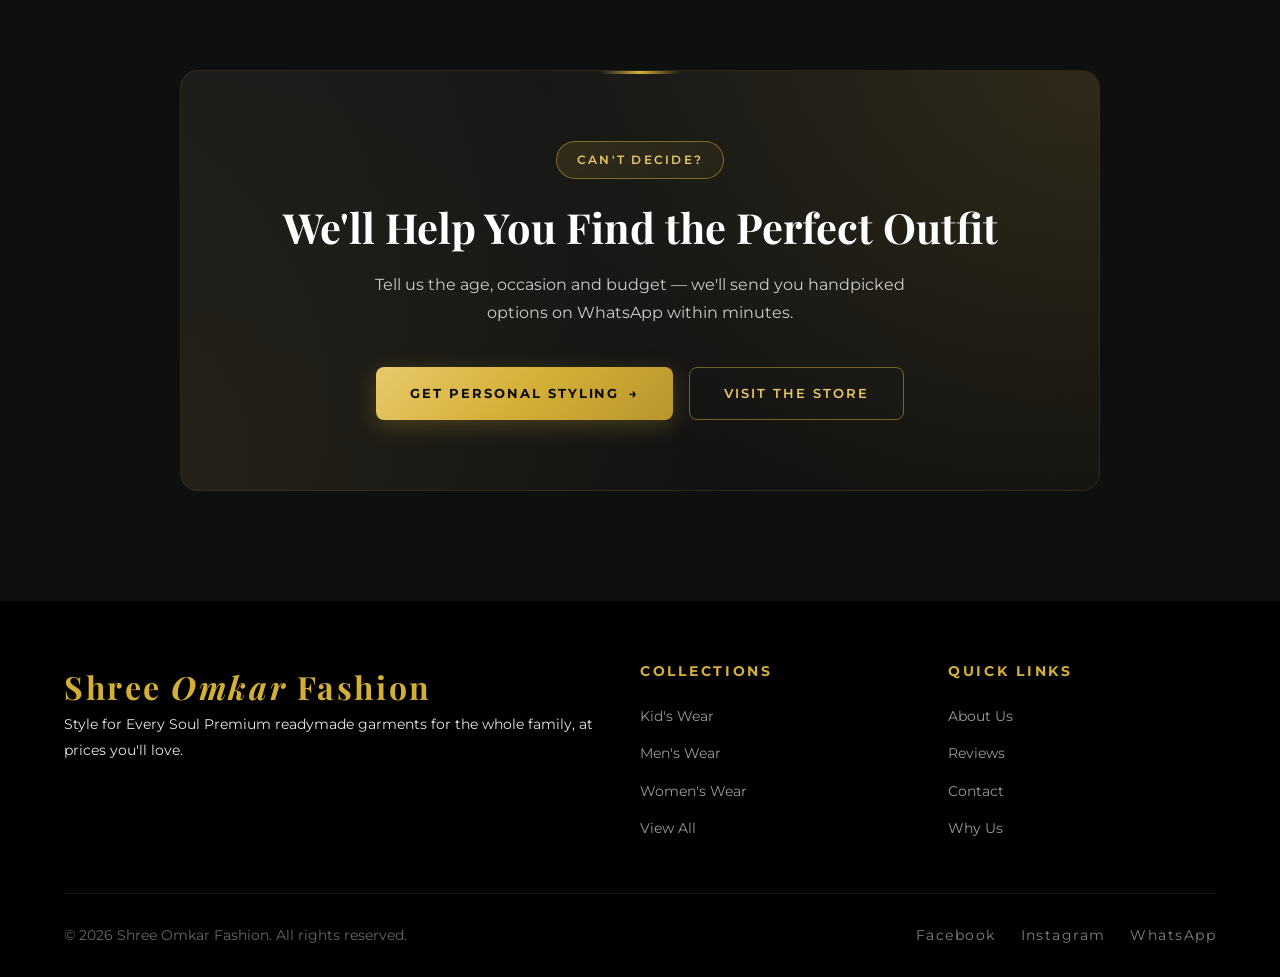
==== commit 08a3d307: "Refactor layout to Premium V2 across all collections and modularize CSS architecture" ====
--- a/kids.html
+++ b/kids.html
@@ -3,558 +3,371 @@
 
 <head>
     <meta charset="UTF-8">
-    <meta name="viewport" content="width=device-width, initial-scale=1.0, maximum-scale=1.0, user-scalable=yes">
-    <title>Kids Wear – Shree Omkar Fashion</title>
+    <meta name="viewport" content="width=device-width, initial-scale=1.0">
+    <title>Kid's Wear Categories – Shirts, Pants, Kurtas, Ethnic & Jeans | Shree Omkar Fashion</title>
+    <meta name="description"
+        content="Explore our kids' clothing categories: newborn clothes, shirts, pants, kurtas, ethnic wear, jeans (baggy, mom fit) and more. Visit our Godadara, Surat store.">
+    <link rel="canonical" href="https://shreeomkarfashion.com/kids.html">
+
     <link rel="preconnect" href="https://fonts.googleapis.com">
     <link rel="preconnect" href="https://fonts.gstatic.com" crossorigin>
     <link
         href="https://fonts.googleapis.com/css2?family=Cormorant+Garamond:wght@300;400;500;600;700&family=Montserrat:wght@300;400;500;600;700&family=Playfair+Display:ital,wght@0,400;0,700;0,900;1,400&display=swap"
         rel="stylesheet">
-    <!-- Reusing style tokens from index.html -->
-    <style>
-        :root {
-            /* Black Primary */
-            --black-primary: #000000;
-            --black-soft: #121212;
-            --black-rich: #0A0A0A;
-            --black-warm: #1A1818;
-            --black-light: #2A2A2A;
-
-            /* White Base */
-            --white-pure: #FFFFFF;
-            --white-soft: #F8F8F8;
-            --white-warm: #F5F5F5;
-            --white-cream: #FAFAFA;
-
-            /* Gold Accent */
-            --gold-classic: #D4AF37;
-            --gold-soft: #C9A14A;
-            --gold-dark: #B8962E;
-            --gold-light: #E8C96A;
-            --gold-muted: #A8882C;
-
-            /* Text Colors */
-            --text-light: #FFFFFF;
-            --text-light-muted: rgba(255, 255, 255, 0.9);
-            --text-dark: #121212;
-            --text-dark-muted: rgba(18, 18, 18, 0.7);
-            --text-gold: #D4AF37;
-
-            /* Shadows & Effects */
-            --shadow-sm: 0 2px 8px rgba(0, 0, 0, 0.08);
-            --shadow-md: 0 8px 24px rgba(0, 0, 0, 0.12);
-            --shadow-lg: 0 16px 40px rgba(0, 0, 0, 0.16);
-            --shadow-xl: 0 24px 60px rgba(0, 0, 0, 0.2);
-            --shadow-gold: 0 8px 30px rgba(212, 175, 55, 0.2);
-            --shadow-gold-lg: 0 16px 50px rgba(212, 175, 55, 0.25);
-
-            /* Animation */
-            --ease-premium: cubic-bezier(0.4, 0, 0.2, 1);
-            --ease-bounce: cubic-bezier(0.34, 1.56, 0.64, 1);
-        }
-
-        *, *::before, *::after { margin: 0; padding: 0; box-sizing: border-box; }
-        body { background: var(--white-soft); color: var(--text-dark); font-family: 'Montserrat', sans-serif; overflow-x: hidden; line-height: 1.6; }
-        a { text-decoration: none; color: inherit; }
-
-        /* ── MOBILE-FIRST NAVIGATION ── */
-        nav {
-            position: fixed;
-            top: 0;
-            width: 100%;
-            z-index: 1000;
-            background: rgba(255, 255, 255, 0.98);
-            backdrop-filter: blur(20px);
-            border-bottom: 1px solid rgba(212, 175, 55, 0.2);
-            padding: 12px 0;
-            transition: transform 0.6s var(--ease-premium);
-        }
-
-        .nav-container {
-            display: flex;
-            align-items: center;
-            justify-content: space-between;
-            padding: 0 5%;
-        }
-
-        .nav-logo {
-            font-family: 'Playfair Display', serif;
-            font-size: clamp(1.2rem, 4vw, 1.8rem);
-            color: var(--black-primary);
-            letter-spacing: 0.08em;
-            font-weight: 700;
-        }
-
-        .nav-logo span {
-            color: var(--gold-classic);
-            font-style: italic;
-        }
-
-        /* Mobile Menu Button */
-        .mobile-menu-btn {
-            display: block;
-            width: 30px;
-            height: 24px;
-            position: relative;
-            cursor: pointer;
-            z-index: 1001;
-        }
-
-        .mobile-menu-btn span {
-            display: block;
-            width: 100%;
-            height: 2px;
-            background: var(--black-primary);
-            position: absolute;
-            transition: all 0.3s var(--ease-premium);
-        }
-
-        .mobile-menu-btn span:nth-child(1) { top: 0; }
-        .mobile-menu-btn span:nth-child(2) { top: 50%; transform: translateY(-50%); }
-        .mobile-menu-btn span:nth-child(3) { bottom: 0; }
-
-        .mobile-menu-btn.active span:nth-child(1) { transform: rotate(45deg) translate(6px, 6px); }
-        .mobile-menu-btn.active span:nth-child(2) { opacity: 0; }
-        .mobile-menu-btn.active span:nth-child(3) { transform: rotate(-45deg) translate(6px, -6px); }
-
-        .nav-links {
-            position: fixed;
-            top: 0;
-            right: -100%;
-            width: min(300px, 80%);
-            height: 100vh;
-            background: var(--white-pure);
-            padding: 80px 30px 30px;
-            list-style: none;
-            transition: right 0.4s var(--ease-premium);
-            box-shadow: -5px 0 30px rgba(0, 0, 0, 0.1);
-            z-index: 999;
-        }
-
-        .nav-links.active { right: 0; }
-        .nav-links li { margin-bottom: 30px; }
-
-        .nav-links a {
-            font-size: 1rem;
-            letter-spacing: 0.1em;
-            text-transform: uppercase;
-            color: var(--text-dark);
-            text-decoration: none;
-            font-weight: 500;
-            transition: color 0.3s;
-            display: block;
-            padding: 8px 0;
-        }
-
-        .nav-links a:hover { color: var(--gold-classic); }
-        .back-home { color: var(--gold-classic) !important; font-weight: 700 !important; }
-
-        .nav-overlay {
-            position: fixed;
-            inset: 0;
-            background: rgba(0, 0, 0, 0.5);
-            z-index: 998;
-            opacity: 0;
-            visibility: hidden;
-            transition: all 0.3s;
-        }
-
-        .nav-overlay.active { opacity: 1; visibility: visible; }
-
-        @media (min-width: 1024px) {
-            .mobile-menu-btn { display: none; }
-            .nav-overlay { display: none; }
-            .nav-links {
-                position: static;
-                width: auto;
-                height: auto;
-                background: transparent;
-                padding: 0;
-                display: flex;
-                gap: 40px;
-                box-shadow: none;
-                transition: none;
-            }
-            .nav-links li { margin-bottom: 0; }
-        }
-
-        /* HERO */
-        .page-hero { height: 60vh; background: var(--black-primary); position: relative; display: flex; align-items: center; justify-content: center; text-align: center; color: var(--white-pure); margin-top: 60px; overflow: hidden; }
-        .hero-overlay { position: absolute; inset: 0; background: radial-gradient(circle at center, rgba(212,175,55,0.15), transparent); }
-        .hero-title { font-family: 'Playfair Display', serif; font-size: clamp(2.5rem, 8vw, 4.5rem); position: relative; z-index: 2; margin-bottom: 10px; }
-        .hero-subtitle { font-family: 'Cormorant Garamond', serif; font-size: 1.5rem; letter-spacing: 0.3em; text-transform: uppercase; color: var(--gold-classic); position: relative; z-index: 2; }
-
-        /* GALLERY */
-        .product-section { padding: 80px 5%; max-width: 1400px; margin: 0 auto; }
-        .section-header { text-align: center; margin-bottom: 60px; }
-        .section-header h2 { font-family: 'Playfair Display', serif; font-size: 2.5rem; color: var(--black-primary); }
-        .divider { width: 60px; height: 3px; background: var(--gold-classic); margin: 20px auto; }
-
-        .product-grid { display: grid; grid-template-columns: repeat(auto-fill, minmax(300px, 1fr)); gap: 40px; }
-        .product-card { background: var(--white-pure); border-radius: 12px; overflow: hidden; box-shadow: var(--shadow-md); transition: 0.4s; border: 1px solid rgba(212,175,55,0.1); }
-        .product-card:hover { transform: translateY(-10px); box-shadow: var(--shadow-gold); border-color: var(--gold-classic); }
-        .product-img { height: 350px; background: #EEE; display: flex; align-items: center; justify-content: center; font-size: 5rem; transition: 0.6s; }
-        .product-card:hover .product-img { transform: scale(1.05); }
-        .product-info { padding: 25px; text-align: center; }
-        .product-name { font-family: 'Playfair Display', serif; font-size: 1.4rem; margin-bottom: 8px; }
-        .product-desc { font-size: 0.9rem; color: var(--text-dark-muted); margin-bottom: 20px; }
-        .inquiry-btn { display: inline-block; padding: 12px 30px; border: 1.5px solid var(--gold-classic); color: var(--gold-classic); font-weight: 600; text-transform: uppercase; font-size: 0.8rem; letter-spacing: 0.1em; border-radius: 50px; transition: 0.3s; }
-        .inquiry-btn:hover { background: var(--gold-classic); color: var(--black-primary); }
-
-        /* ── FOOTER ── */
-        footer {
-            background: var(--black-primary);
-            padding: 60px 5% 30px;
-        }
-
-        .footer-top {
-            display: grid;
-            grid-template-columns: 1fr;
-            gap: 40px;
-            max-width: 1200px;
-            margin: 0 auto 40px;
-        }
-
-        @media (min-width: 768px) {
-            .footer-top {
-                grid-template-columns: 2fr 1fr 1fr;
-            }
-        }
-
-        .footer-brand .nav-logo {
-            font-size: 2rem;
-            color: var(--gold-classic);
-            margin-bottom: 15px;
-        }
-
-        .footer-brand p {
-            color: var(--text-light-muted);
-            font-size: 0.9rem;
-            line-height: 1.8;
-        }
-
-        .footer-links h4 {
-            color: var(--gold-classic);
-            font-size: 0.85rem;
-            letter-spacing: 0.2em;
-            text-transform: uppercase;
-            margin-bottom: 20px;
-        }
-
-        .footer-links ul {
-            list-style: none;
-        }
-
-        .footer-links li {
-            margin-bottom: 12px;
-        }
-
-        .footer-links a {
-            color: rgba(255, 255, 255, 0.6);
-            text-decoration: none;
-            font-size: 0.9rem;
-            transition: color 0.3s;
-        }
-
-        .footer-links a:hover {
-            color: var(--gold-classic);
-        }
-
-        .footer-bottom {
-            border-top: 1px solid rgba(212, 175, 55, 0.15);
-            padding-top: 30px;
-            display: flex;
-            flex-direction: column;
-            align-items: center;
-            gap: 20px;
-            max-width: 1200px;
-            margin: 0 auto;
-        }
-
-        @media (min-width: 768px) {
-            .footer-bottom {
-                flex-direction: row;
-                justify-content: space-between;
-            }
-        }
-
-            .footer-bottom p {
-            font-size: 0.85rem;
-            color: rgba(255, 255, 255, 0.4);
-        }
-
-        .social-links {
-            display: flex;
-            gap: 25px;
-        }
-
-        .social-links a {
-            color: rgba(255, 255, 255, 0.5);
-            text-decoration: none;
-            font-size: 0.9rem;
-            letter-spacing: 0.1em;
-            transition: color 0.3s;
-        }
-
-        .social-links a:hover {
-            color: var(--gold-classic);
-        }
-
-        /* ── WHATSAPP FLOAT ── */
-        .whatsapp-float {
-            position: fixed;
-            bottom: 25px;
-            right: 25px;
-            z-index: 500;
-            background: #25D366;
-            color: white;
-            width: 60px;
-            height: 60px;
-            border-radius: 50%;
-            display: flex;
-            align-items: center;
-            justify-content: center;
-            font-size: 1.8rem;
-            box-shadow: 0 8px 25px rgba(37, 211, 102, 0.4);
-            text-decoration: none;
-            transition: transform 0.3s;
-        }
-
-        .whatsapp-float:hover {
-            transform: scale(1.1);
-        }
-
-        /* ── BACK TO TOP BUTTON ── */
-        .back-to-top {
-            position: fixed;
-            bottom: 100px;
-            right: 25px;
-            z-index: 400;
-            background: var(--gold-classic);
-            color: var(--black-primary);
-            width: 50px;
-            height: 50px;
-            border-radius: 50%;
-            display: flex;
-            align-items: center;
-            justify-content: center;
-            font-size: 1.5rem;
-            cursor: pointer;
-            opacity: 0;
-            visibility: hidden;
-            transition: all 0.3s;
-            box-shadow: var(--shadow-gold);
-        }
-
-        .back-to-top.visible {
-            opacity: 1;
-            visibility: visible;
-        }
-
-        .back-to-top:hover {
-            transform: translateY(-5px);
-            background: var(--gold-dark);
-        }
-
-        /* ANIMATIONS */
-        .reveal { opacity: 0; transform: translateY(30px); transition: 0.8s var(--ease-premium); }
-        .reveal.visible { opacity: 1; transform: translateY(0); }
-
-        @media (max-width: 768px) {
-            .hero-title { font-size: 2.5rem; }
-        }
-    </style>
+
+    <link rel="stylesheet" href="assets/css/base.css">
+    <link rel="stylesheet" href="assets/css/header.css">
+    <link rel="stylesheet" href="assets/css/footer.css">
+    <link rel="stylesheet" href="assets/css/collections-shared.css">
+    <link rel="stylesheet" href="assets/css/kids.css">
 </head>
 
 <body>
-    <nav id="navbar" class="visible">
-        <div class="nav-container">
-            <a href="index.html" class="nav-logo">Shree <span>Omkar</span> Fashion</a>
-            
-            <div class="mobile-menu-btn" id="mobileMenuBtn">
-                <span></span>
-                <span></span>
-                <span></span>
-            </div>
-
-            <ul class="nav-links" id="navLinks">
-                <li><a href="index.html" class="back-home">← Back to Home</a></li>
-                <li><a href="mens.html">Men's Wear</a></li>
-                <li><a href="womens.html">Women's Wear</a></li>
-                <li><a href="index.html#about">About Us</a></li>
-                <li><a href="index.html#contact">Contact</a></li>
-            </ul>
-        </div>
-    </nav>
-    <div class="nav-overlay" id="navOverlay"></div>
-
-    <section class="page-hero">
-        <div class="hero-overlay"></div>
-        <div class="hero-content">
-            <h1 class="hero-title">Kids <span style="color: var(--gold-classic);">Collection</span></h1>
-            <p class="hero-subtitle">Adorable · Elegant · Comfortable</p>
+    <site-header></site-header>
+
+    <!-- ── COLLECTION HERO ── -->
+    <header class="collection-hero">
+        <div class="collection-hero-overlay"></div>
+        <div class="floating-shape shape-1"></div>
+        <div class="floating-shape shape-2"></div>
+        <div class="floating-shape shape-3"></div>
+
+        <div class="collection-hero-content">
+            <span class="collection-badge">✦ Premium Collection</span>
+            <h1 class="collection-title">Kid's <span class="gold-accent">Categories</span></h1>
+
+            <p class="collection-subtitle">
+                Browse our curated categories — from newborn essentials to trendy denim.
+                Every piece is handpicked for comfort, quality and style.
+            </p>
+
+            <div class="collection-meta">
+                <span class="meta-chip">Newborn – 10 Years</span>
+                <span class="meta-chip">Godadara, Surat</span>
+                <span class="meta-chip">Order on WhatsApp</span>
+            </div>
+
+            <div class="hero-btns">
+                <a href="#categories" class="btn-primary">
+                    Explore Categories
+                    <span class="btn-arrow">→</span>
+                </a>
+                <a href="https://wa.me/918359970016?text=Hi%2C%20I%27d%20like%20to%20know%20more%20about%20your%20kid%27s%20collection"
+                    target="_blank" rel="noopener" class="btn-outline">Chat with Us</a>
+            </div>
+        </div>
+
+        <!-- Hero stats -->
+        <div class="hero-stats">
+            <div class="hero-stat">
+                <span class="hero-stat-num">9+</span>
+                <span class="hero-stat-label">Categories</span>
+            </div>
+            <div class="hero-stat-divider"></div>
+            <div class="hero-stat">
+                <span class="hero-stat-num">500+</span>
+                <span class="hero-stat-label">Styles</span>
+            </div>
+            <div class="hero-stat-divider"></div>
+            <div class="hero-stat">
+                <span class="hero-stat-num">4.9★</span>
+                <span class="hero-stat-label">Customer Rating</span>
+            </div>
+        </div>
+    </header>
+
+    <!-- ── MARQUEE ── -->
+    <div class="marquee-wrap">
+        <div class="marquee-track">
+            <span>Newborn Essentials</span>
+            <span>Shirts &amp; T-Shirts</span>
+            <span>Pants &amp; Trousers</span>
+            <span>Kurtas &amp; Pajamas</span>
+            <span>Kote Pant</span>
+            <span>Ethnic Wear</span>
+            <span>Jeans &amp; Denim</span>
+            <span>Nightwear</span>
+            <span>Party Wear</span>
+            <span>Newborn Essentials</span>
+            <span>Shirts &amp; T-Shirts</span>
+            <span>Pants &amp; Trousers</span>
+            <span>Kurtas &amp; Pajamas</span>
+            <span>Kote Pant</span>
+            <span>Ethnic Wear</span>
+            <span>Jeans &amp; Denim</span>
+            <span>Nightwear</span>
+            <span>Party Wear</span>
+        </div>
+    </div>
+
+    <!-- ── CATEGORY GRID ── -->
+    <section class="category-section" id="categories">
+        <div class="section-header reveal">
+            <p class="section-tag">Shop by Category</p>
+            <h2>What Are You Looking For?</h2>
+            <div class="divider"></div>
+            <p class="section-sub">
+                Browse our range of kids' clothing categories. Send us a message on WhatsApp for current stock,
+                sizes and prices.
+            </p>
+        </div>
+
+        <div class="category-grid">
+
+            <!-- 1. Newborn Baby Clothes -->
+            <article class="category-card reveal">
+                <span class="category-badge">New</span>
+                <div class="category-icon-wrap">
+                    <span class="category-icon">🍼</span>
+                </div>
+                <h3 class="category-name">Newborn Baby Clothes</h3>
+                <p class="category-desc">
+                    Ultra-soft rompers, bodysuits, mittens and caps — gentle on delicate skin.
+                </p>
+                <div class="category-tags">
+                    <span>0–12 Months</span>
+                    <span>Cotton</span>
+                    <span>Skin-Friendly</span>
+                </div>
+                <span class="category-count">40+ styles available</span>
+                <a class="category-cta"
+                    href="https://wa.me/918359970016?text=Hi%2C%20I%27m%20interested%20in%20Newborn%20Baby%20Clothes"
+                    target="_blank" rel="noopener">
+                    Enquire on WhatsApp <span class="cta-arrow">→</span>
+                </a>
+            </article>
+
+            <!-- 2. Shirts & T-Shirts -->
+            <article class="category-card reveal">
+                <div class="category-icon-wrap">
+                    <span class="category-icon">👕</span>
+                </div>
+                <h3 class="category-name">Shirts &amp; T-Shirts</h3>
+                <p class="category-desc">
+                    Casual tees, printed shirts and smart formals for boys and girls.
+                </p>
+                <div class="category-tags">
+                    <span>Boys</span>
+                    <span>Girls</span>
+                    <span>Casual &amp; Formal</span>
+                </div>
+                <span class="category-count">80+ styles available</span>
+                <a class="category-cta"
+                    href="https://wa.me/918359970016?text=Hi%2C%20I%27m%20interested%20in%20Kids%20Shirts%20and%20T-Shirts"
+                    target="_blank" rel="noopener">
+                    Enquire on WhatsApp <span class="cta-arrow">→</span>
+                </a>
+            </article>
+
+            <!-- 3. Pants & Trousers -->
+            <article class="category-card reveal">
+                <div class="category-icon-wrap">
+                    <span class="category-icon">👖</span>
+                </div>
+                <h3 class="category-name">Pants &amp; Trousers</h3>
+                <p class="category-desc">
+                    Comfortable cotton pants, joggers and formal trousers for everyday wear.
+                </p>
+                <div class="category-tags">
+                    <span>Joggers</span>
+                    <span>Formal</span>
+                    <span>Cotton</span>
+                </div>
+                <span class="category-count">60+ styles available</span>
+                <a class="category-cta"
+                    href="https://wa.me/918359970016?text=Hi%2C%20I%27m%20interested%20in%20Kids%20Pants%20and%20Trousers"
+                    target="_blank" rel="noopener">
+                    Enquire on WhatsApp <span class="cta-arrow">→</span>
+                </a>
+            </article>
+
+            <!-- 4. Kurtas & Pajamas -->
+            <article class="category-card reveal">
+                <div class="category-icon-wrap">
+                    <span class="category-icon">🧵</span>
+                </div>
+                <h3 class="category-name">Kurtas &amp; Pajamas</h3>
+                <p class="category-desc">
+                    Traditional comfort for festivals, poojas and family functions.
+                </p>
+                <div class="category-tags">
+                    <span>Festive</span>
+                    <span>Cotton</span>
+                    <span>Boys</span>
+                </div>
+                <span class="category-count">35+ styles available</span>
+                <a class="category-cta"
+                    href="https://wa.me/918359970016?text=Hi%2C%20I%27m%20interested%20in%20Kids%20Kurtas%20and%20Pajamas"
+                    target="_blank" rel="noopener">
+                    Enquire on WhatsApp <span class="cta-arrow">→</span>
+                </a>
+            </article>
+
+            <!-- 5. Kote Pant -->
+            <article class="category-card reveal">
+                <span class="category-badge">Popular</span>
+                <div class="category-icon-wrap">
+                    <span class="category-icon">🎩</span>
+                </div>
+                <h3 class="category-name">Kote Pant</h3>
+                <p class="category-desc">
+                    Smart ethnic sets — perfect for weddings and special occasions.
+                </p>
+                <div class="category-tags">
+                    <span>Ethnic</span>
+                    <span>Wedding</span>
+                    <span>Boys</span>
+                </div>
+                <span class="category-count">25+ styles available</span>
+                <a class="category-cta"
+                    href="https://wa.me/918359970016?text=Hi%2C%20I%27m%20interested%20in%20Kids%20Kote%20Pant"
+                    target="_blank" rel="noopener">
+                    Enquire on WhatsApp <span class="cta-arrow">→</span>
+                </a>
+            </article>
+
+            <!-- 6. Ethnic Wear -->
+            <article class="category-card reveal">
+                <div class="category-icon-wrap">
+                    <span class="category-icon">✨</span>
+                </div>
+                <h3 class="category-name">Ethnic Wear</h3>
+                <p class="category-desc">
+                    Lehengas, chaniya cholis, sherwanis and more for festive occasions.
+                </p>
+                <div class="category-tags">
+                    <span>Girls</span>
+                    <span>Boys</span>
+                    <span>Festive</span>
+                </div>
+                <span class="category-count">50+ styles available</span>
+                <a class="category-cta"
+                    href="https://wa.me/918359970016?text=Hi%2C%20I%27m%20interested%20in%20Kids%20Ethnic%20Wear"
+                    target="_blank" rel="noopener">
+                    Enquire on WhatsApp <span class="cta-arrow">→</span>
+                </a>
+            </article>
+
+            <!-- 7. Jeans & Denim -->
+            <article class="category-card reveal">
+                <span class="category-badge">Bestseller</span>
+                <div class="category-icon-wrap">
+                    <span class="category-icon">👖</span>
+                </div>
+                <h3 class="category-name">Jeans &amp; Denim</h3>
+                <p class="category-desc">
+                    Baggy, mom fit, straight, skinny and more — trendy denim for kids.
+                </p>
+                <div class="category-tags">
+                    <span>Baggy</span>
+                    <span>Mom Fit</span>
+                    <span>Straight</span>
+                    <span>Skinny</span>
+                </div>
+                <span class="category-count">70+ styles available</span>
+                <a class="category-cta"
+                    href="https://wa.me/918359970016?text=Hi%2C%20I%27m%20interested%20in%20Kids%20Jeans%20and%20Denim"
+                    target="_blank" rel="noopener">
+                    Enquire on WhatsApp <span class="cta-arrow">→</span>
+                </a>
+            </article>
+
+            <!-- 8. Nightwear -->
+            <article class="category-card reveal">
+                <div class="category-icon-wrap">
+                    <span class="category-icon">🌙</span>
+                </div>
+                <h3 class="category-name">Nightwear</h3>
+                <p class="category-desc">
+                    Cosy night suits and pyjamas in soft brushed cotton for peaceful sleep.
+                </p>
+                <div class="category-tags">
+                    <span>Boys</span>
+                    <span>Girls</span>
+                    <span>All Ages</span>
+                </div>
+                <span class="category-count">30+ styles available</span>
+                <a class="category-cta"
+                    href="https://wa.me/918359970016?text=Hi%2C%20I%27m%20interested%20in%20Kids%20Nightwear"
+                    target="_blank" rel="noopener">
+                    Enquire on WhatsApp <span class="cta-arrow">→</span>
+                </a>
+            </article>
+
+            <!-- 9. Party Wear -->
+            <article class="category-card reveal">
+                <div class="category-icon-wrap">
+                    <span class="category-icon">🎉</span>
+                </div>
+                <h3 class="category-name">Party Wear</h3>
+                <p class="category-desc">
+                    Frocks, suits and stylish sets for birthdays and celebrations.
+                </p>
+                <div class="category-tags">
+                    <span>Girls</span>
+                    <span>Boys</span>
+                    <span>Birthday</span>
+                </div>
+                <span class="category-count">45+ styles available</span>
+                <a class="category-cta"
+                    href="https://wa.me/918359970016?text=Hi%2C%20I%27m%20interested%20in%20Kids%20Party%20Wear"
+                    target="_blank" rel="noopener">
+                    Enquire on WhatsApp <span class="cta-arrow">→</span>
+                </a>
+            </article>
+
         </div>
     </section>
 
-    <section class="product-section">
-        <div class="section-header reveal">
-            <h2>Our Little Masterpieces</h2>
-            <div class="divider"></div>
-            <p>Handpicked styles for infants, toddlers, and teens.</p>
-        </div>
-
-        <div class="product-grid">
-            <!-- Product 1 -->
-            <div class="product-card reveal">
-                <div class="product-img" style="background: linear-gradient(135deg, #FDFCFB 0%, #E2D1C3 100%);">👗</div>
-                <div class="product-info">
-                    <h3 class="product-name">Princess Frocks</h3>
-                    <p class="product-desc">Elegant party wear frocks with delicate lace and soft fabric.</p>
-                    <a href="https://wa.me/918359970016?text=Hi, I am interested in your Princess Frocks from the Kids Collection." class="inquiry-btn" target="_blank">Inquire via WhatsApp</a>
-                </div>
-            </div>
-
-            <!-- Product 2 -->
-            <div class="product-card reveal">
-                <div class="product-img" style="background: linear-gradient(135deg, #E0C3FC 0%, #8EC5FC 100%);">👕</div>
-                <div class="product-info">
-                    <h3 class="product-name">Boys' Formal Sets</h3>
-                    <p class="product-desc">Sharp waistcoats and shirts for weddings and special occasions.</p>
-                    <a href="https://wa.me/918359970016?text=Hi, I am interested in your Boys Formal Sets from the Kids Collection." class="inquiry-btn" target="_blank">Inquire via WhatsApp</a>
-                </div>
-            </div>
-
-            <!-- Product 3 -->
-            <div class="product-card reveal">
-                <div class="product-img" style="background: linear-gradient(135deg, #FFF1EB 0%, #ACE0F9 100%);">🧸</div>
-                <div class="product-info">
-                    <h3 class="product-name">Infant Daily Wear</h3>
-                    <p class="product-desc">Pure cotton onesies and sets designed for ultimate comfort.</p>
-                    <a href="https://wa.me/918359970016?text=Hi, I am interested in your Infant Daily Wear from the Kids Collection." class="inquiry-btn" target="_blank">Inquire via WhatsApp</a>
-                </div>
-            </div>
-
-            <!-- Product 4 -->
-            <div class="product-card reveal">
-                <div class="product-img" style="background: linear-gradient(135deg, #F6D365 0%, #FDA085 100%);">👘</div>
-                <div class="product-info">
-                    <h3 class="product-name">Traditional Ethnic Wear</h3>
-                    <p class="product-desc">Miniature Lehengas and Dhoti-Kurtas for festive celebrations.</p>
-                    <a href="https://wa.me/918359970016?text=Hi, I am interested in your Traditional ethnic wear from the Kids Collection." class="inquiry-btn" target="_blank">Inquire via WhatsApp</a>
-                </div>
-            </div>
-            
-            <!-- Product 5 -->
-            <div class="product-card reveal">
-                <div class="product-img" style="background: linear-gradient(135deg, #A1C4FD 0%, #C2E9FB 100%);">🧢</div>
-                <div class="product-info">
-                    <h3 class="product-name">Casual Denims & Tees</h3>
-                    <p class="product-desc">Durable and stylish everyday outfits for active kids.</p>
-                    <a href="https://wa.me/918359970016?text=Hi, I am interested in your Casual Denims from the Kids Collection." class="inquiry-btn" target="_blank">Inquire via WhatsApp</a>
-                </div>
-            </div>
-
-            <!-- Product 6 -->
-            <div class="product-card reveal">
-                <div class="product-img" style="background: linear-gradient(135deg, #FF9A9E 0%, #FAD0C4 100%);">🎀</div>
-                <div class="product-info">
-                    <h3 class="product-name">Accessories & More</h3>
-                    <p class="product-desc">Matching shoes, hairbands, and sets to complete the look.</p>
-                    <a href="https://wa.me/918359970016?text=Hi, I am interested in your Accessories from the Kids Collection." class="inquiry-btn" target="_blank">Inquire via WhatsApp</a>
-                </div>
+    <!-- ── TRUST STRIP ── -->
+    <section class="trust-strip">
+        <div class="trust-grid">
+            <div class="trust-item reveal">
+                <div class="trust-icon-wrap"><span class="trust-icon">🧵</span></div>
+                <h3 class="trust-title">Skin-Friendly Fabrics</h3>
+                <p class="trust-text">Only soft, breathable cottons that are gentle on delicate skin.</p>
+            </div>
+            <div class="trust-item reveal">
+                <div class="trust-icon-wrap"><span class="trust-icon">💬</span></div>
+                <h3 class="trust-title">Order on WhatsApp</h3>
+                <p class="trust-text">Send a message, get live photos and confirm your size in minutes.</p>
+            </div>
+            <div class="trust-item reveal">
+                <div class="trust-icon-wrap"><span class="trust-icon">🏷️</span></div>
+                <h3 class="trust-title">Honest Pricing</h3>
+                <p class="trust-text">Direct-from-store rates with no middlemen and no hidden charges.</p>
+            </div>
+            <div class="trust-item reveal">
+                <div class="trust-icon-wrap"><span class="trust-icon">📍</span></div>
+                <h3 class="trust-title">Visit Our Store</h3>
+                <p class="trust-text">Godadara, Surat — try before you buy, any day of the week.</p>
             </div>
         </div>
     </section>
 
-    <footer>
-        <div class="footer-top">
-            <div class="footer-brand">
-                <div class="nav-logo">Shree <span>Omkar</span> Fashion</div>
-                <p>Style for Every Soul Premium readymade garments for the whole family, at prices you'll love.</p>
-            </div>
-
-            <div class="footer-links">
-                <h4>Collections</h4>
-                <ul>
-                    <li><a href="kids.html">Kids Wear</a></li>
-                    <li><a href="mens.html">Men's Wear</a></li>
-                    <li><a href="womens.html">Women's Wear</a></li>
-                    <li><a href="index.html#categories">View All</a></li>
-                </ul>
-            </div>
-
-            <div class="footer-links">
-                <h4>Quick Links</h4>
-                <ul>
-                    <li><a href="index.html#about">About Us</a></li>
-                    <li><a href="index.html#testimonials">Reviews</a></li>
-                    <li><a href="index.html#contact">Contact</a></li>
-                    <li><a href="index.html#features">Why Us</a></li>
-                </ul>
-            </div>
-        </div>
-
-        <div class="footer-bottom">
-            <p>© 2026 Shree Omkar Fashion. All rights reserved.</p>
-            <div class="social-links">
-                <a href="#">Facebook</a>
-                <a href="#">Instagram</a>
-                <a href="#">WhatsApp</a>
-            </div>
-        </div>
-    </footer>
-
-    <!-- WHATSAPP FLOAT -->
-    <a class="whatsapp-float" href="https://wa.me/918359970016" target="_blank" title="Chat on WhatsApp"
-        aria-label="Chat on WhatsApp">💬</a>
-
-    <!-- BACK TO TOP -->
-    <div class="back-to-top" id="backToTop" onclick="window.scrollTo({top:0, behavior:'smooth'})">↑</div>
-
-    <script>
-        document.addEventListener('DOMContentLoaded', function () {
-            // ── MOBILE MENU ──
-            const menuBtn = document.getElementById('mobileMenuBtn');
-            const navLinks = document.getElementById('navLinks');
-            const navOverlay = document.getElementById('navOverlay');
-
-            function toggleMenu() {
-                menuBtn.classList.toggle('active');
-                navLinks.classList.toggle('active');
-                navOverlay.classList.toggle('active');
-                document.body.style.overflow = navLinks.classList.contains('active') ? 'hidden' : '';
-            }
-
-            if (menuBtn) menuBtn.addEventListener('click', toggleMenu);
-            if (navOverlay) navOverlay.addEventListener('click', toggleMenu);
-
-            document.querySelectorAll('.nav-links a').forEach(link => {
-                link.addEventListener('click', () => {
-                    if (navLinks.classList.contains('active')) {
-                        toggleMenu();
-                    }
-                });
-            });
-
-            // ── SCROLL REVEAL ──
-            const observer = new IntersectionObserver((entries) => {
-                entries.forEach((entry, index) => {
-                    if (entry.isIntersecting) {
-                        setTimeout(() => entry.target.classList.add('visible'), index * 50);
-                    }
-                });
-            }, { threshold: 0.15 });
-
-            document.querySelectorAll('.reveal').forEach(el => observer.observe(el));
-
-            // ── BACK TO TOP ──
-            const backToTop = document.getElementById('backToTop');
-            window.addEventListener('scroll', () => {
-                if (backToTop) {
-                    backToTop.classList.toggle('visible', window.scrollY > 300);
-                }
-            });
-        });
-    </script>
+    <!-- ── CTA ── -->
+    <section class="collection-cta">
+        <div class="collection-cta-inner reveal">
+            <span class="collection-badge">Can't Decide?</span>
+            <h2>We'll Help You Find the Perfect Outfit</h2>
+            <p>Tell us the age, occasion and budget — we'll send you handpicked options on WhatsApp within
+                minutes.</p>
+            <div class="hero-btns">
+                <a href="https://wa.me/918359970016?text=Hi%2C%20please%20help%20me%20pick%20a%20kid%27s%20outfit"
+                    target="_blank" rel="noopener" class="btn-primary">
+                    Get Personal Styling
+                    <span class="btn-arrow">→</span>
+                </a>
+                <a href="index.html#contact" class="btn-outline">Visit the Store</a>
+            </div>
+        </div>
+    </section>
+
+    <site-footer></site-footer>
+
+    <script src="assets/js/components/header.js" type="module"></script>
+    <script src="assets/js/components/footer.js" type="module"></script>
+    <script src="assets/js/main.js" defer></script>
 </body>
-</html>
+
+</html>
--- a/assets/css/base.css
+++ b/assets/css/base.css
@@ -0,0 +1,299 @@
+/* ── PREMIUM BLACK, WHITE & GOLD COLOR PALETTE ── */
+:root {
+    /* Black Primary */
+    --black-primary: #000000;
+    --black-soft: #121212;
+    /* Better for UI backgrounds */
+    --black-rich: #0A0A0A;
+    /* Rich black */
+    --black-warm: #1A1818;
+    /* Warm black */
+    --black-light: #2A2A2A;
+    /* Light black for cards */
+
+    /* White Base */
+    --white-pure: #FFFFFF;
+    --white-soft: #F8F8F8;
+    /* Cleaner off-white */
+    --white-warm: #F5F5F5;
+    /* Warm white */
+    --white-cream: #FAFAFA;
+    /* Cream white */
+
+    /* Gold Accent - The Important One */
+    --gold-classic: #D4AF37;
+    /* Classic luxurious gold */
+    --gold-soft: #C9A14A;
+    /* Soft elegant gold */
+    --gold-dark: #B8962E;
+    /* Rich dark gold */
+    --gold-light: #E8C96A;
+    /* Light gold for highlights */
+    --gold-muted: #A8882C;
+    /* Muted gold for subtle accents */
+
+    /* Text Colors */
+    --text-light: #FFFFFF;
+    --text-light-muted: rgba(255, 255, 255, 0.9);
+    --text-dark: #121212;
+    --text-dark-muted: rgba(18, 18, 18, 0.7);
+    --text-gold: #D4AF37;
+
+    /* Shadows & Effects */
+    --shadow-sm: 0 2px 8px rgba(0, 0, 0, 0.08);
+    --shadow-md: 0 8px 24px rgba(0, 0, 0, 0.12);
+    --shadow-lg: 0 16px 40px rgba(0, 0, 0, 0.16);
+    --shadow-xl: 0 24px 60px rgba(0, 0, 0, 0.2);
+    --shadow-gold: 0 8px 30px rgba(212, 175, 55, 0.2);
+    --shadow-gold-lg: 0 16px 50px rgba(212, 175, 55, 0.25);
+
+    /* Animation */
+    --ease-premium: cubic-bezier(0.4, 0, 0.2, 1);
+    --ease-bounce: cubic-bezier(0.34, 1.56, 0.64, 1);
+}
+
+*,
+*::before,
+*::after {
+    margin: 0;
+    padding: 0;
+    box-sizing: border-box;
+}
+
+html {
+    scroll-behavior: smooth;
+    font-size: 16px;
+}
+
+@media (max-width: 768px) {
+    html {
+        font-size: 14px;
+    }
+}
+
+body {
+    background: var(--black-soft);
+    color: var(--text-dark);
+    font-family: 'Montserrat', sans-serif;
+    overflow-x: hidden;
+    line-height: 1.6;
+}
+
+/* ── ACCESSIBILITY ── */
+@media (prefers-reduced-motion: reduce) {
+
+    *,
+    *::before,
+    *::after {
+        animation-duration: 0.01ms !important;
+        animation-iteration-count: 1 !important;
+        transition-duration: 0.01ms !important;
+    }
+}
+
+:focus-visible {
+    outline: 3px solid var(--gold-classic);
+    outline-offset: 4px;
+    border-radius: 8px;
+}
+
+/* ── PREMIUM CURSOR (Desktop Only) ── */
+@media (min-width: 1024px) {
+    .cursor {
+        position: fixed;
+        width: 8px;
+        height: 8px;
+        background: var(--gold-classic);
+        border-radius: 50%;
+        pointer-events: none;
+        z-index: 9999;
+        transform: translate(-50%, -50%);
+        transition: width 0.2s, height 0.2s;
+        mix-blend-mode: difference;
+    }
+
+    .cursor-ring {
+        position: fixed;
+        width: 40px;
+        height: 40px;
+        border: 1.5px solid var(--gold-classic);
+        border-radius: 50%;
+        pointer-events: none;
+        z-index: 9998;
+        transform: translate(-50%, -50%);
+        transition: all 0.3s var(--ease-premium);
+    }
+}
+
+/* ── LOADER ── */
+#loader {
+    position: fixed;
+    inset: 0;
+    background: linear-gradient(135deg, var(--black-soft) 0%, var(--black-primary) 100%);
+    z-index: 10000;
+    display: flex;
+    flex-direction: column;
+    align-items: center;
+    justify-content: center;
+    gap: 24px;
+}
+
+.loader-logo {
+    font-family: 'Playfair Display', serif;
+    font-size: clamp(2rem, 8vw, 3.5rem);
+    color: var(--gold-classic);
+    letter-spacing: 0.15em;
+    opacity: 0;
+    animation: fadeUp 0.8s 0.3s forwards;
+    text-shadow: 0 2px 20px rgba(212, 175, 55, 0.3);
+    text-align: center;
+}
+
+.loader-sub {
+    font-family: 'Cormorant Garamond', serif;
+    color: var(--white-soft);
+    font-size: clamp(0.9rem, 3vw, 1.1rem);
+    letter-spacing: 0.4em;
+    text-transform: uppercase;
+    opacity: 0;
+    animation: fadeUp 0.8s 0.7s forwards;
+    text-align: center;
+}
+
+.loader-bar {
+    width: min(240px, 60vw);
+    height: 2px;
+    background: rgba(255, 255, 255, 0.1);
+    border-radius: 2px;
+    overflow: hidden;
+    opacity: 0;
+    animation: fadeUp 0.6s 1s forwards;
+}
+
+.loader-fill {
+    height: 100%;
+    background: linear-gradient(90deg, var(--gold-dark), var(--gold-classic), var(--gold-light));
+    width: 0;
+    animation: fill 2s 1.2s var(--ease-premium) forwards;
+}
+
+@keyframes fill {
+    to {
+        width: 100%;
+    }
+}
+
+@keyframes fadeUp {
+    from {
+        opacity: 0;
+        transform: translateY(30px);
+    }
+
+    to {
+        opacity: 1;
+        transform: translateY(0);
+    }
+}
+
+/* ── SECTION STYLES ── */
+section {
+    padding: clamp(60px, 10vw, 100px) 5%;
+}
+
+.section-header {
+    text-align: center;
+    margin-bottom: 60px;
+}
+
+.section-header h2 {
+    font-family: 'Playfair Display', serif;
+    font-size: clamp(2rem, 6vw, 3.5rem);
+    color: var(--gold-classic);
+    line-height: 1.2;
+    margin-bottom: 20px;
+}
+
+.section-tag {
+    font-size: clamp(0.7rem, 2.5vw, 0.85rem);
+    letter-spacing: 0.3em;
+    text-transform: uppercase;
+    color: var(--gold-dark);
+    margin-bottom: 15px;
+    font-weight: 600;
+}
+
+.section-title {
+    font-family: 'Playfair Display', serif;
+    font-size: clamp(2rem, 6vw, 3.5rem);
+    color: var(--white-pure);
+    line-height: 1.2;
+    margin-bottom: 20px;
+}
+
+.divider {
+    width: 80px;
+    height: 3px;
+    background: linear-gradient(90deg, transparent, var(--gold-classic), transparent);
+    margin: 0 auto;
+}
+
+/* ── FLOATING ELEMENTS ── */
+.floating-shape {
+    position: absolute;
+    border-radius: 50%;
+    background: rgba(212, 175, 55, 0.03);
+    border: 1px solid rgba(212, 175, 55, 0.1);
+    animation: float 12s ease-in-out infinite;
+    pointer-events: none;
+}
+
+.floating-shape:nth-child(1) {
+    width: 400px;
+    height: 400px;
+    top: -100px;
+    right: -100px;
+}
+
+.floating-shape:nth-child(2) {
+    width: 250px;
+    height: 250px;
+    bottom: 10%;
+    left: -50px;
+    animation-delay: 3s;
+}
+
+.floating-shape:nth-child(3) {
+    width: 150px;
+    height: 150px;
+    top: 30%;
+    left: 15%;
+    animation-delay: 6s;
+}
+
+@keyframes float {
+
+    0%,
+    100% {
+        transform: translate(0, 0) rotate(0deg);
+    }
+
+    33% {
+        transform: translate(30px, -30px) rotate(120deg);
+    }
+
+    66% {
+        transform: translate(-20px, 20px) rotate(240deg);
+    }
+}
+
+/* ── SCROLL REVEAL ── */
+.reveal {
+    opacity: 0;
+    transform: translateY(30px);
+    transition: opacity 0.8s var(--ease-premium), transform 0.8s var(--ease-premium);
+}
+
+.reveal.visible {
+    opacity: 1;
+    transform: translateY(0);
+}
--- a/assets/css/header.css
+++ b/assets/css/header.css
@@ -0,0 +1,201 @@
+/* ── TOP BANNER ── */
+.top-banner {
+    background: linear-gradient(90deg, var(--gold-dark) 0%, var(--gold-classic) 50%, var(--gold-dark) 100%);
+    color: var(--black-primary);
+    text-align: center;
+    padding: 10px;
+    font-size: clamp(0.7rem, 3vw, 0.85rem);
+    letter-spacing: 0.15em;
+    text-transform: uppercase;
+    font-weight: 600;
+    position: relative;
+    z-index: 100;
+}
+
+/* ── MOBILE-FIRST NAVIGATION ── */
+nav {
+    position: fixed;
+    top: 0;
+    width: 100%;
+    z-index: 1000;
+    background: rgba(255, 255, 255, 0.98);
+    backdrop-filter: blur(20px);
+    border-bottom: 1px solid rgba(212, 175, 55, 0.2);
+    transform: translateY(-100%);
+    transition: transform 0.6s var(--ease-premium);
+    padding: 12px 0;
+}
+
+nav.visible {
+    transform: translateY(0);
+}
+
+.nav-container {
+    display: flex;
+    align-items: center;
+    justify-content: space-between;
+    padding: 0 5%;
+}
+
+.nav-logo {
+    font-family: 'Playfair Display', serif;
+    font-size: clamp(1.2rem, 4vw, 1.8rem);
+    color: var(--black-primary);
+    letter-spacing: 0.08em;
+    font-weight: 700;
+    text-decoration: none;
+}
+
+.nav-logo span {
+    color: var(--gold-classic);
+    font-style: italic;
+}
+
+/* Mobile Menu Button */
+.mobile-menu-btn {
+    display: block;
+    width: 30px;
+    height: 24px;
+    position: relative;
+    cursor: pointer;
+    z-index: 1001;
+}
+
+.mobile-menu-btn span {
+    display: block;
+    width: 100%;
+    height: 2px;
+    background: var(--black-primary);
+    position: absolute;
+    transition: all 0.3s var(--ease-premium);
+}
+
+.mobile-menu-btn span:nth-child(1) {
+    top: 0;
+}
+
+.mobile-menu-btn span:nth-child(2) {
+    top: 50%;
+    transform: translateY(-50%);
+}
+
+.mobile-menu-btn span:nth-child(3) {
+    bottom: 0;
+}
+
+.mobile-menu-btn.active span:nth-child(1) {
+    transform: rotate(45deg) translate(6px, 6px);
+}
+
+.mobile-menu-btn.active span:nth-child(2) {
+    opacity: 0;
+}
+
+.mobile-menu-btn.active span:nth-child(3) {
+    transform: rotate(-45deg) translate(6px, -6px);
+}
+
+.nav-links {
+    position: fixed;
+    top: 0;
+    right: -100%;
+    width: min(300px, 80%);
+    height: 100vh;
+    background: var(--white-pure);
+    padding: 80px 30px 30px;
+    list-style: none;
+    transition: right 0.4s var(--ease-premium);
+    box-shadow: -5px 0 30px rgba(0, 0, 0, 0.1);
+    z-index: 999;
+}
+
+.nav-links.active {
+    right: 0;
+}
+
+.nav-links li {
+    margin-bottom: 30px;
+}
+
+.nav-links a {
+    font-size: 1rem;
+    letter-spacing: 0.1em;
+    text-transform: uppercase;
+    color: var(--text-dark);
+    text-decoration: none;
+    font-weight: 500;
+    transition: color 0.3s;
+    display: block;
+    padding: 8px 0;
+}
+
+.nav-links a:hover {
+    color: var(--gold-classic);
+}
+
+.nav-overlay {
+    position: fixed;
+    inset: 0;
+    background: rgba(0, 0, 0, 0.5);
+    z-index: 998;
+    opacity: 0;
+    visibility: hidden;
+    transition: all 0.3s;
+}
+
+.nav-overlay.active {
+    opacity: 1;
+    visibility: visible;
+}
+
+.nav-cta {
+    display: none;
+}
+
+@media (min-width: 1024px) {
+    .mobile-menu-btn {
+        display: none;
+    }
+
+    .nav-overlay {
+        display: none;
+    }
+
+    .nav-links {
+        position: static;
+        width: auto;
+        height: auto;
+        background: transparent;
+        padding: 0;
+        display: flex;
+        gap: 40px;
+        box-shadow: none;
+        transition: none;
+    }
+
+    .nav-links li {
+        margin-bottom: 0;
+    }
+
+    .nav-cta {
+        display: block;
+        background: var(--gold-classic);
+        color: var(--black-primary);
+        padding: 12px 28px;
+        border: none;
+        font-family: 'Montserrat', sans-serif;
+        font-size: 0.85rem;
+        letter-spacing: 0.12em;
+        text-transform: uppercase;
+        font-weight: 600;
+        cursor: pointer;
+        transition: all 0.3s var(--ease-premium);
+        border-radius: 4px;
+    }
+
+    .nav-cta:hover {
+        background: var(--gold-dark);
+        transform: translateY(-2px);
+        box-shadow: var(--shadow-gold);
+    }
+}
--- a/assets/css/footer.css
+++ b/assets/css/footer.css
@@ -0,0 +1,167 @@
+/* ── FOOTER ── */
+footer {
+    background: var(--black-primary);
+    padding: 60px 5% 30px;
+}
+
+.footer-top {
+    display: grid;
+    grid-template-columns: 1fr;
+    gap: 40px;
+    max-width: 1200px;
+    margin: 0 auto 40px;
+}
+
+@media (min-width: 768px) {
+    .footer-top {
+        grid-template-columns: 2fr 1fr 1fr;
+    }
+}
+
+.footer-brand .nav-logo {
+    font-size: 2rem;
+    color: var(--gold-classic);
+    margin-bottom: 15px;
+}
+
+.footer-brand p {
+    color: var(--text-light-muted);
+    font-size: 0.9rem;
+    line-height: 1.8;
+}
+
+.footer-links h4 {
+    color: var(--gold-classic);
+    font-size: 0.85rem;
+    letter-spacing: 0.2em;
+    text-transform: uppercase;
+    margin-bottom: 20px;
+}
+
+.footer-links ul {
+    list-style: none;
+}
+
+.footer-links li {
+    margin-bottom: 12px;
+}
+
+.footer-links a {
+    color: rgba(255, 255, 255, 0.6);
+    text-decoration: none;
+    font-size: 0.9rem;
+    transition: color 0.3s;
+}
+
+.footer-links a:hover {
+    color: var(--gold-classic);
+}
+
+.footer-bottom {
+    border-top: 1px solid rgba(212, 175, 55, 0.15);
+    padding-top: 30px;
+    display: flex;
+    flex-direction: column;
+    align-items: center;
+    gap: 20px;
+    max-width: 1200px;
+    margin: 0 auto;
+}
+
+@media (min-width: 768px) {
+    .footer-bottom {
+        flex-direction: row;
+        justify-content: space-between;
+    }
+}
+
+.footer-bottom p {
+    font-size: 0.85rem;
+    color: rgba(255, 255, 255, 0.4);
+}
+
+.social-links {
+    display: flex;
+    gap: 25px;
+}
+
+.social-links a {
+    color: rgba(255, 255, 255, 0.5);
+    text-decoration: none;
+    font-size: 0.9rem;
+    letter-spacing: 0.1em;
+    transition: color 0.3s;
+}
+
+.social-links a:hover {
+    color: var(--gold-classic);
+}
+
+/* ── WHATSAPP FLOAT ── */
+.whatsapp-float {
+    position: fixed;
+    bottom: 25px;
+    right: 25px;
+    z-index: 500;
+    background: #25D366;
+    color: white;
+    width: 60px;
+    height: 60px;
+    border-radius: 50%;
+    display: flex;
+    align-items: center;
+    justify-content: center;
+    font-size: 1.8rem;
+    box-shadow: 0 8px 25px rgba(37, 211, 102, 0.4);
+    animation: pulse 2s infinite;
+    text-decoration: none;
+    transition: transform 0.3s;
+}
+
+.whatsapp-float:hover {
+    transform: scale(1.1);
+}
+
+@keyframes pulse {
+
+    0%,
+    100% {
+        box-shadow: 0 8px 25px rgba(37, 211, 102, 0.4);
+    }
+
+    50% {
+        box-shadow: 0 8px 40px rgba(37, 211, 102, 0.7);
+    }
+}
+
+/* ── BACK TO TOP BUTTON ── */
+.back-to-top {
+    position: fixed;
+    bottom: 100px;
+    right: 25px;
+    z-index: 400;
+    background: var(--gold-classic);
+    color: var(--black-primary);
+    width: 50px;
+    height: 50px;
+    border-radius: 50%;
+    display: flex;
+    align-items: center;
+    justify-content: center;
+    font-size: 1.5rem;
+    cursor: pointer;
+    opacity: 0;
+    visibility: hidden;
+    transition: all 0.3s;
+    box-shadow: var(--shadow-gold);
+}
+
+.back-to-top.visible {
+    opacity: 1;
+    visibility: visible;
+}
+
+.back-to-top:hover {
+    transform: translateY(-5px);
+    background: var(--gold-dark);
+}
--- a/assets/css/collections-shared.css
+++ b/assets/css/collections-shared.css
@@ -0,0 +1,960 @@
+/* ============================================================
+   COLLECTIONS SHARED STYLESHEET  (v2 – Premium)
+   ============================================================ */
+
+:root {
+    --bg-surface: #0F0F0F;
+    --bg-card: #161616;
+    --text-primary: #FFFFFF;
+    --text-secondary: rgba(255, 255, 255, 0.78);
+    --text-muted: rgba(255, 255, 255, 0.5);
+    --gold-primary: #D4AF37;
+    --gold-light: #E8C96A;
+    --gold-dark: #B8962E;
+    --gold-muted: rgba(212, 175, 55, 0.15);
+    --border-subtle: rgba(212, 175, 55, 0.14);
+    --border-hover: rgba(212, 175, 55, 0.5);
+    --radius-lg: 18px;
+    --radius-md: 12px;
+    --transition-normal: 0.35s cubic-bezier(0.4, 0, 0.2, 1);
+    --transition-fast: 0.2s cubic-bezier(0.4, 0, 0.2, 1);
+    --shadow-glow: 0 10px 40px rgba(212, 175, 55, 0.22);
+    --shadow-card: 0 12px 40px rgba(0, 0, 0, 0.35);
+}
+
+/* ============================================================
+   1. COLLECTION HERO
+   ============================================================ */
+
+.collection-hero {
+    position: relative;
+    padding: 150px 5% 110px;
+    background: radial-gradient(ellipse at top, #1A1A1A 0%, var(--bg-surface) 60%);
+    color: var(--text-primary);
+    overflow: hidden;
+    text-align: center;
+    border-bottom: 1px solid var(--border-subtle);
+}
+
+.collection-hero::after {
+    content: '';
+    position: absolute;
+    left: 0;
+    right: 0;
+    bottom: 0;
+    height: 1px;
+    background: linear-gradient(90deg, transparent, var(--gold-primary), transparent);
+    opacity: 0.6;
+}
+
+.collection-hero-overlay {
+    position: absolute;
+    inset: 0;
+    background: radial-gradient(circle at 50% 40%, rgba(212, 175, 55, 0.06), transparent 65%);
+    pointer-events: none;
+}
+
+.floating-shape {
+    position: absolute;
+    border-radius: 50%;
+    background: var(--gold-primary);
+    filter: blur(90px);
+    opacity: 0.09;
+    z-index: 1;
+    pointer-events: none;
+}
+
+.shape-1 {
+    top: -10%;
+    left: -5%;
+    width: 320px;
+    height: 320px;
+}
+
+.shape-2 {
+    bottom: -20%;
+    right: -10%;
+    width: 420px;
+    height: 420px;
+}
+
+.shape-3 {
+    top: 40%;
+    left: 50%;
+    width: 220px;
+    height: 220px;
+    transform: translateX(-50%);
+}
+
+.collection-hero-content {
+    position: relative;
+    z-index: 2;
+    max-width: 820px;
+    margin: 0 auto;
+}
+
+.collection-breadcrumb {
+    list-style: none;
+    display: flex;
+    justify-content: center;
+    gap: 10px;
+    font-size: 0.8rem;
+    color: var(--text-secondary);
+    margin-bottom: 32px;
+    padding: 0;
+    letter-spacing: 0.08em;
+    text-transform: uppercase;
+}
+
+.collection-breadcrumb li {
+    display: flex;
+    align-items: center;
+}
+
+.collection-breadcrumb li:not(:last-child)::after {
+    content: '/';
+    margin-left: 10px;
+    color: var(--border-hover);
+}
+
+.collection-breadcrumb a {
+    color: var(--text-primary);
+    transition: color var(--transition-fast);
+    text-decoration: none;
+    opacity: 0.7;
+}
+
+.collection-breadcrumb a:hover {
+    color: var(--gold-primary);
+    opacity: 1;
+}
+
+.collection-badge {
+    display: inline-block;
+    padding: 8px 20px;
+    background: linear-gradient(135deg, rgba(212, 175, 55, 0.15), rgba(212, 175, 55, 0.05));
+    color: var(--gold-light);
+    border: 1px solid var(--border-hover);
+    border-radius: 50px;
+    font-size: 0.78rem;
+    font-weight: 600;
+    letter-spacing: 0.18em;
+    text-transform: uppercase;
+    margin-bottom: 24px;
+    backdrop-filter: blur(8px);
+}
+
+.collection-title {
+    font-size: clamp(2.6rem, 6vw, 4.5rem);
+    margin-bottom: 20px;
+    line-height: 1.08;
+    font-family: 'Playfair Display', serif;
+    font-weight: 900;
+    color: var(--text-primary);
+    letter-spacing: -0.01em;
+}
+
+.gold-accent {
+    color: var(--gold-primary);
+    font-style: italic;
+    font-weight: 400;
+    background: linear-gradient(135deg, var(--gold-light), var(--gold-primary), var(--gold-dark));
+    -webkit-background-clip: text;
+    -webkit-text-fill-color: transparent;
+    background-clip: text;
+}
+
+.collection-subtitle {
+    font-size: 1.05rem;
+    color: var(--text-secondary);
+    max-width: 620px;
+    margin: 0 auto 32px;
+    line-height: 1.75;
+}
+
+.collection-meta {
+    display: flex;
+    flex-wrap: wrap;
+    justify-content: center;
+    gap: 12px;
+    margin-bottom: 40px;
+}
+
+.meta-chip {
+    font-size: 0.8rem;
+    color: var(--text-secondary);
+    background: rgba(255, 255, 255, 0.04);
+    padding: 8px 18px;
+    border-radius: 50px;
+    border: 1px solid var(--border-subtle);
+    letter-spacing: 0.05em;
+}
+
+/* ── Hero stats row ── */
+.hero-stats {
+    position: relative;
+    z-index: 2;
+    display: flex;
+    justify-content: center;
+    align-items: center;
+    gap: 40px;
+    margin-top: 60px;
+    flex-wrap: wrap;
+}
+
+.hero-stat {
+    display: flex;
+    flex-direction: column;
+    align-items: center;
+    gap: 4px;
+}
+
+.hero-stat-num {
+    font-family: 'Playfair Display', serif;
+    font-size: 1.8rem;
+    font-weight: 700;
+    color: var(--gold-primary);
+    line-height: 1;
+}
+
+.hero-stat-label {
+    font-size: 0.72rem;
+    letter-spacing: 0.18em;
+    text-transform: uppercase;
+    color: var(--text-muted);
+}
+
+.hero-stat-divider {
+    width: 1px;
+    height: 32px;
+    background: var(--border-subtle);
+}
+
+@media (max-width: 600px) {
+    .hero-stat-divider {
+        display: none;
+    }
+
+    .hero-stats {
+        gap: 24px;
+        margin-top: 40px;
+    }
+
+    .hero-stat-num {
+        font-size: 1.5rem;
+    }
+}
+
+/* ── BUTTONS ── */
+.hero-btns {
+    display: flex;
+    justify-content: center;
+    gap: 16px;
+    flex-wrap: wrap;
+}
+
+.btn-primary {
+    display: inline-flex;
+    align-items: center;
+    gap: 10px;
+    padding: 15px 34px;
+    background: linear-gradient(135deg, var(--gold-light), var(--gold-primary), var(--gold-dark));
+    color: #0A0A0A;
+    font-family: 'Montserrat', sans-serif;
+    font-size: 0.82rem;
+    letter-spacing: 0.15em;
+    text-transform: uppercase;
+    font-weight: 700;
+    border: none;
+    border-radius: 8px;
+    cursor: pointer;
+    transition: all var(--transition-normal);
+    text-decoration: none;
+    box-shadow: 0 6px 22px rgba(212, 175, 55, 0.25);
+}
+
+.btn-primary:hover {
+    transform: translateY(-3px);
+    box-shadow: 0 12px 32px rgba(212, 175, 55, 0.4);
+}
+
+.btn-arrow {
+    transition: transform var(--transition-normal);
+    display: inline-block;
+}
+
+.btn-primary:hover .btn-arrow {
+    transform: translateX(4px);
+}
+
+.btn-outline {
+    display: inline-flex;
+    align-items: center;
+    padding: 15px 34px;
+    background: transparent;
+    border: 1.5px solid var(--border-hover);
+    color: var(--gold-light);
+    font-family: 'Montserrat', sans-serif;
+    font-size: 0.82rem;
+    letter-spacing: 0.15em;
+    text-transform: uppercase;
+    font-weight: 600;
+    border-radius: 8px;
+    cursor: pointer;
+    transition: all var(--transition-normal);
+    text-decoration: none;
+}
+
+.btn-outline:hover {
+    background: var(--gold-primary);
+    border-color: var(--gold-primary);
+    color: #0A0A0A;
+    transform: translateY(-3px);
+}
+
+/* ============================================================
+   2. MARQUEE
+   ============================================================ */
+
+.marquee-wrap {
+    background: linear-gradient(90deg, var(--gold-dark), var(--gold-primary), var(--gold-dark));
+    overflow: hidden;
+    padding: 14px 0;
+    border-top: 1px solid rgba(0, 0, 0, 0.1);
+    border-bottom: 1px solid rgba(0, 0, 0, 0.1);
+}
+
+.marquee-track {
+    display: flex;
+    white-space: nowrap;
+    animation: marquee 28s linear infinite;
+    width: max-content;
+}
+
+.marquee-track:hover {
+    animation-play-state: paused;
+}
+
+.marquee-track span {
+    font-family: 'Cormorant Garamond', serif;
+    font-size: clamp(0.95rem, 2.5vw, 1.15rem);
+    letter-spacing: 0.22em;
+    color: #0A0A0A;
+    padding: 0 36px;
+    font-weight: 700;
+    text-transform: uppercase;
+}
+
+.marquee-track span::after {
+    content: '✦';
+    margin-left: 36px;
+    opacity: 0.7;
+}
+
+@keyframes marquee {
+    from {
+        transform: translateX(0);
+    }
+
+    to {
+        transform: translateX(-50%);
+    }
+}
+
+/* ============================================================
+   3. SECTION HEADERS
+   ============================================================ */
+
+.section-header {
+    text-align: center;
+    margin-bottom: 70px;
+    max-width: 700px;
+    margin-left: auto;
+    margin-right: auto;
+}
+
+.section-header h2 {
+    font-family: 'Playfair Display', serif;
+    font-size: clamp(2rem, 5vw, 3.2rem);
+    color: var(--text-primary);
+    line-height: 1.15;
+    margin-bottom: 18px;
+    font-weight: 700;
+}
+
+.section-tag {
+    display: inline-block;
+    color: var(--gold-primary);
+    font-size: 0.78rem;
+    text-transform: uppercase;
+    letter-spacing: 0.28em;
+    margin-bottom: 12px;
+    font-weight: 600;
+    position: relative;
+    padding: 0 30px;
+}
+
+.section-tag::before,
+.section-tag::after {
+    content: '';
+    position: absolute;
+    top: 50%;
+    width: 20px;
+    height: 1px;
+    background: var(--gold-primary);
+    opacity: 0.5;
+}
+
+.section-tag::before {
+    left: 0;
+}
+
+.section-tag::after {
+    right: 0;
+}
+
+.section-sub {
+    color: var(--text-secondary);
+    margin: 24px auto 0;
+    line-height: 1.75;
+    font-size: 1rem;
+}
+
+.divider {
+    width: 90px;
+    height: 3px;
+    background: linear-gradient(90deg, transparent, var(--gold-primary), transparent);
+    margin: 0 auto;
+    border-radius: 3px;
+}
+
+/* ============================================================
+   4. CATEGORY GRID
+   ============================================================ */
+
+.category-section {
+    padding: 100px 5%;
+    max-width: 1400px;
+    margin: 0 auto;
+    background: var(--bg-surface);
+}
+
+.category-grid {
+    display: grid;
+    grid-template-columns: repeat(auto-fill, minmax(310px, 1fr));
+    gap: 28px;
+    margin-top: 70px;
+}
+
+.category-card {
+    position: relative;
+    background: linear-gradient(160deg, #1A1A1A 0%, #141414 100%);
+    border: 1px solid var(--border-subtle);
+    border-radius: var(--radius-lg);
+    padding: 42px 28px 34px;
+    text-align: center;
+    transition: all var(--transition-normal);
+    overflow: hidden;
+    display: flex;
+    flex-direction: column;
+    align-items: center;
+}
+
+/* Gold corner accents */
+.category-card::before,
+.category-card::after {
+    content: '';
+    position: absolute;
+    width: 40px;
+    height: 40px;
+    border-color: var(--gold-primary);
+    border-style: solid;
+    border-width: 0;
+    opacity: 0;
+    transition: opacity var(--transition-normal);
+    pointer-events: none;
+}
+
+.category-card::before {
+    top: 14px;
+    left: 14px;
+    border-top-width: 2px;
+    border-left-width: 2px;
+    border-top-left-radius: 6px;
+}
+
+.category-card::after {
+    bottom: 14px;
+    right: 14px;
+    border-bottom-width: 2px;
+    border-right-width: 2px;
+    border-bottom-right-radius: 6px;
+}
+
+.category-card:hover::before,
+.category-card:hover::after {
+    opacity: 1;
+}
+
+.category-card:hover {
+    transform: translateY(-8px);
+    border-color: var(--border-hover);
+    box-shadow: var(--shadow-glow), var(--shadow-card);
+}
+
+/* Badge */
+.category-badge {
+    position: absolute;
+    top: 18px;
+    right: 18px;
+    background: linear-gradient(135deg, var(--gold-light), var(--gold-primary));
+    color: #0A0A0A;
+    font-size: 0.65rem;
+    font-weight: 700;
+    letter-spacing: 0.12em;
+    text-transform: uppercase;
+    padding: 5px 12px;
+    border-radius: 50px;
+    box-shadow: 0 4px 12px rgba(212, 175, 55, 0.3);
+    z-index: 3;
+}
+
+/* Icon circle */
+.category-icon-wrap {
+    width: 88px;
+    height: 88px;
+    border-radius: 50%;
+    background: radial-gradient(circle at 30% 30%, rgba(212, 175, 55, 0.15), rgba(212, 175, 55, 0.03));
+    border: 1px solid var(--border-subtle);
+    display: flex;
+    align-items: center;
+    justify-content: center;
+    margin-bottom: 26px;
+    transition: all var(--transition-normal);
+}
+
+.category-card:hover .category-icon-wrap {
+    transform: scale(1.06) rotate(-4deg);
+    border-color: var(--border-hover);
+    box-shadow: 0 0 32px rgba(212, 175, 55, 0.2);
+}
+
+.category-icon {
+    font-size: 2.6rem;
+    line-height: 1;
+    filter: drop-shadow(0 4px 12px rgba(212, 175, 55, 0.25));
+}
+
+.category-name {
+    font-size: 1.45rem;
+    margin-bottom: 14px;
+    color: var(--text-primary);
+    font-family: 'Playfair Display', serif;
+    font-weight: 700;
+    letter-spacing: 0.005em;
+}
+
+.category-desc {
+    color: var(--text-secondary);
+    font-size: 0.92rem;
+    margin-bottom: 22px;
+    line-height: 1.65;
+    flex: 1;
+    max-width: 280px;
+}
+
+.category-tags {
+    display: flex;
+    flex-wrap: wrap;
+    justify-content: center;
+    gap: 7px;
+    margin-bottom: 16px;
+}
+
+.category-tags span {
+    font-size: 0.7rem;
+    padding: 5px 13px;
+    background: rgba(212, 175, 55, 0.06);
+    border: 1px solid var(--border-subtle);
+    border-radius: 50px;
+    color: var(--text-secondary);
+    letter-spacing: 0.04em;
+    transition: all var(--transition-fast);
+}
+
+.category-card:hover .category-tags span {
+    border-color: rgba(212, 175, 55, 0.25);
+    color: var(--gold-light);
+}
+
+.category-count {
+    display: block;
+    font-size: 0.75rem;
+    color: var(--gold-primary);
+    letter-spacing: 0.12em;
+    text-transform: uppercase;
+    font-weight: 600;
+    margin-bottom: 22px;
+    opacity: 0.85;
+}
+
+.category-cta {
+    display: inline-flex;
+    align-items: center;
+    gap: 8px;
+    color: var(--gold-primary);
+    font-weight: 600;
+    font-size: 0.78rem;
+    letter-spacing: 0.14em;
+    text-transform: uppercase;
+    text-decoration: none;
+    padding: 11px 22px;
+    border: 1.5px solid var(--border-hover);
+    border-radius: 50px;
+    transition: all var(--transition-normal);
+    margin-top: auto;
+    position: relative;
+}
+
+.category-cta:hover {
+    background: var(--gold-primary);
+    border-color: var(--gold-primary);
+    color: #0A0A0A;
+}
+
+.cta-arrow {
+    display: inline-block;
+    transition: transform var(--transition-normal);
+}
+
+.category-cta:hover .cta-arrow {
+    transform: translateX(4px);
+}
+
+/* ============================================================
+   5. TRUST STRIP
+   ============================================================ */
+
+.trust-strip {
+    background: linear-gradient(180deg, #0A0A0A 0%, #111 100%);
+    border-top: 1px solid var(--border-subtle);
+    border-bottom: 1px solid var(--border-subtle);
+    padding: 90px 5%;
+    position: relative;
+}
+
+.trust-strip::before {
+    content: '';
+    position: absolute;
+    top: 0;
+    left: 50%;
+    transform: translateX(-50%);
+    width: 60px;
+    height: 2px;
+    background: var(--gold-primary);
+    border-radius: 2px;
+}
+
+.trust-grid {
+    max-width: 1400px;
+    margin: 0 auto;
+    display: grid;
+    grid-template-columns: repeat(auto-fit, minmax(240px, 1fr));
+    gap: 40px;
+    text-align: center;
+}
+
+.trust-item {
+    padding: 20px 12px;
+    transition: transform var(--transition-normal);
+}
+
+.trust-item:hover {
+    transform: translateY(-4px);
+}
+
+.trust-icon-wrap {
+    width: 76px;
+    height: 76px;
+    border-radius: 50%;
+    background: radial-gradient(circle at 30% 30%, rgba(212, 175, 55, 0.18), rgba(212, 175, 55, 0.03));
+    border: 1px solid var(--border-hover);
+    display: flex;
+    align-items: center;
+    justify-content: center;
+    margin: 0 auto 22px;
+    transition: all var(--transition-normal);
+}
+
+.trust-item:hover .trust-icon-wrap {
+    transform: scale(1.06);
+    box-shadow: 0 0 30px rgba(212, 175, 55, 0.25);
+}
+
+.trust-icon {
+    font-size: 2rem;
+    line-height: 1;
+}
+
+.trust-title {
+    font-size: 1.15rem;
+    margin-bottom: 10px;
+    color: var(--text-primary);
+    font-family: 'Playfair Display', serif;
+    font-weight: 700;
+}
+
+.trust-text {
+    font-size: 0.88rem;
+    color: var(--text-secondary);
+    line-height: 1.65;
+    max-width: 240px;
+    margin: 0 auto;
+}
+
+/* ============================================================
+   6. COLLECTION CTA
+   ============================================================ */
+
+.collection-cta {
+    padding: 110px 5%;
+    background: var(--bg-surface);
+}
+
+.collection-cta-inner {
+    max-width: 920px;
+    margin: 0 auto;
+    background: linear-gradient(150deg, #1A1A1A 0%, #0F0F0F 100%);
+    border: 1px solid var(--border-subtle);
+    border-radius: var(--radius-lg);
+    padding: 70px 44px;
+    text-align: center;
+    position: relative;
+    overflow: hidden;
+}
+
+.collection-cta-inner::before {
+    content: '';
+    position: absolute;
+    inset: 0;
+    background:
+        radial-gradient(circle at top right, rgba(212, 175, 55, 0.14), transparent 55%),
+        radial-gradient(circle at bottom left, rgba(212, 175, 55, 0.08), transparent 55%);
+    pointer-events: none;
+}
+
+.collection-cta-inner::after {
+    content: '';
+    position: absolute;
+    top: 0;
+    left: 50%;
+    transform: translateX(-50%);
+    width: 80px;
+    height: 3px;
+    background: linear-gradient(90deg, transparent, var(--gold-primary), transparent);
+    border-radius: 3px;
+}
+
+.collection-cta-inner>* {
+    position: relative;
+    z-index: 1;
+}
+
+.collection-cta-inner h2 {
+    font-size: clamp(1.8rem, 4vw, 2.6rem);
+    margin-bottom: 20px;
+    font-family: 'Playfair Display', serif;
+    color: var(--text-primary);
+    font-weight: 700;
+    line-height: 1.15;
+}
+
+.collection-cta-inner p {
+    color: var(--text-secondary);
+    font-size: 1rem;
+    margin-bottom: 40px;
+    max-width: 580px;
+    margin-left: auto;
+    margin-right: auto;
+    line-height: 1.75;
+}
+
+/* ============================================================
+   7. SCROLL REVEAL
+   ============================================================ */
+
+.reveal {
+    opacity: 0;
+    transform: translateY(35px);
+    transition: opacity 0.9s var(--transition-normal),
+        transform 0.9s var(--transition-normal);
+}
+
+.reveal.visible {
+    opacity: 1;
+    transform: translateY(0);
+}
+
+/* Stagger delay for card grids */
+.category-grid .reveal:nth-child(1) {
+    transition-delay: 0.05s;
+}
+
+.category-grid .reveal:nth-child(2) {
+    transition-delay: 0.10s;
+}
+
+.category-grid .reveal:nth-child(3) {
+    transition-delay: 0.15s;
+}
+
+.category-grid .reveal:nth-child(4) {
+    transition-delay: 0.20s;
+}
+
+.category-grid .reveal:nth-child(5) {
+    transition-delay: 0.25s;
+}
+
+.category-grid .reveal:nth-child(6) {
+    transition-delay: 0.30s;
+}
+
+.category-grid .reveal:nth-child(7) {
+    transition-delay: 0.35s;
+}
+
+.category-grid .reveal:nth-child(8) {
+    transition-delay: 0.40s;
+}
+
+.category-grid .reveal:nth-child(9) {
+    transition-delay: 0.45s;
+}
+
+/* ============================================================
+   8. RESPONSIVE
+   ============================================================ */
+
+@media (max-width: 900px) {
+    .collection-hero {
+        padding: 130px 5% 80px;
+    }
+
+    .category-grid {
+        grid-template-columns: repeat(auto-fill, minmax(280px, 1fr));
+        gap: 22px;
+    }
+}
+
+@media (max-width: 768px) {
+    .collection-hero {
+        padding: 120px 5% 70px;
+    }
+
+    .collection-title {
+        font-size: 2.4rem;
+    }
+
+    .hero-btns {
+        flex-direction: column;
+        align-items: center;
+        width: 100%;
+    }
+
+    .btn-primary,
+    .btn-outline {
+        width: 100%;
+        max-width: 320px;
+        justify-content: center;
+    }
+
+    .category-section {
+        padding: 70px 5%;
+    }
+
+    .category-grid {
+        margin-top: 50px;
+        gap: 20px;
+    }
+
+    .category-card {
+        padding: 36px 22px 28px;
+    }
+
+    .category-icon-wrap {
+        width: 76px;
+        height: 76px;
+    }
+
+    .category-icon {
+        font-size: 2.2rem;
+    }
+
+    .trust-strip {
+        padding: 70px 5%;
+    }
+
+    .collection-cta {
+        padding: 80px 5%;
+    }
+
+    .collection-cta-inner {
+        padding: 50px 24px;
+    }
+
+    .section-header {
+        margin-bottom: 50px;
+    }
+
+    .section-tag::before,
+    .section-tag::after {
+        display: none;
+    }
+}
+
+@media (max-width: 480px) {
+    .collection-title {
+        font-size: 2rem;
+    }
+
+    .category-grid {
+        grid-template-columns: 1fr;
+    }
+
+    .hero-stat-num {
+        font-size: 1.35rem;
+    }
+
+    .hero-stat-label {
+        font-size: 0.65rem;
+        letter-spacing: 0.12em;
+    }
+
+    .category-name {
+        font-size: 1.3rem;
+    }
+}
+
+/* ============================================================
+   9. ACCESSIBILITY
+   ============================================================ */
+
+@media (prefers-reduced-motion: reduce) {
+
+    .marquee-track,
+    .floating-shape,
+    .category-card,
+    .category-icon-wrap,
+    .btn-primary,
+    .btn-outline,
+    .reveal {
+        animation: none !important;
+        transition: none !important;
+    }
+
+    .reveal {
+        opacity: 1;
+        transform: none;
+    }
+}
--- a/assets/css/kids.css
+++ b/assets/css/kids.css
@@ -0,0 +1 @@
+/* Kids page specific overrides (empty by default as shared layout is used) */
